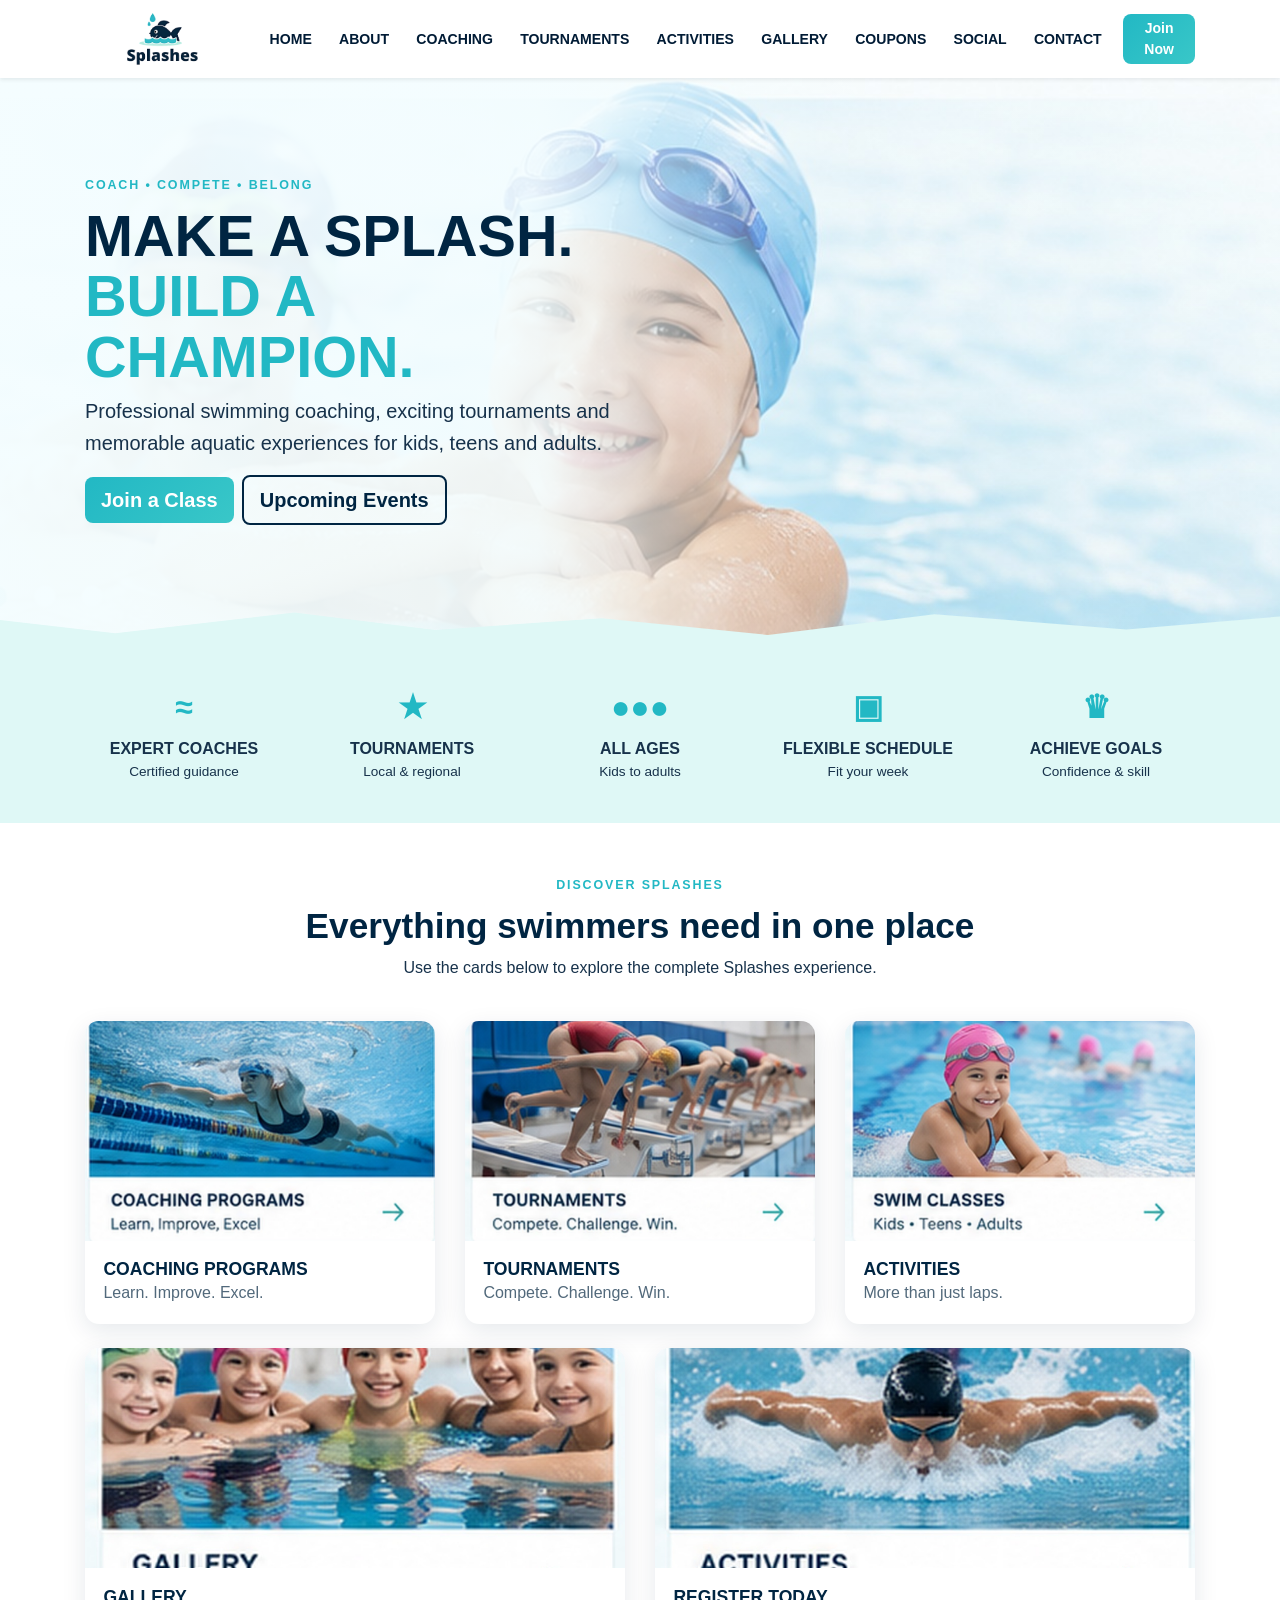
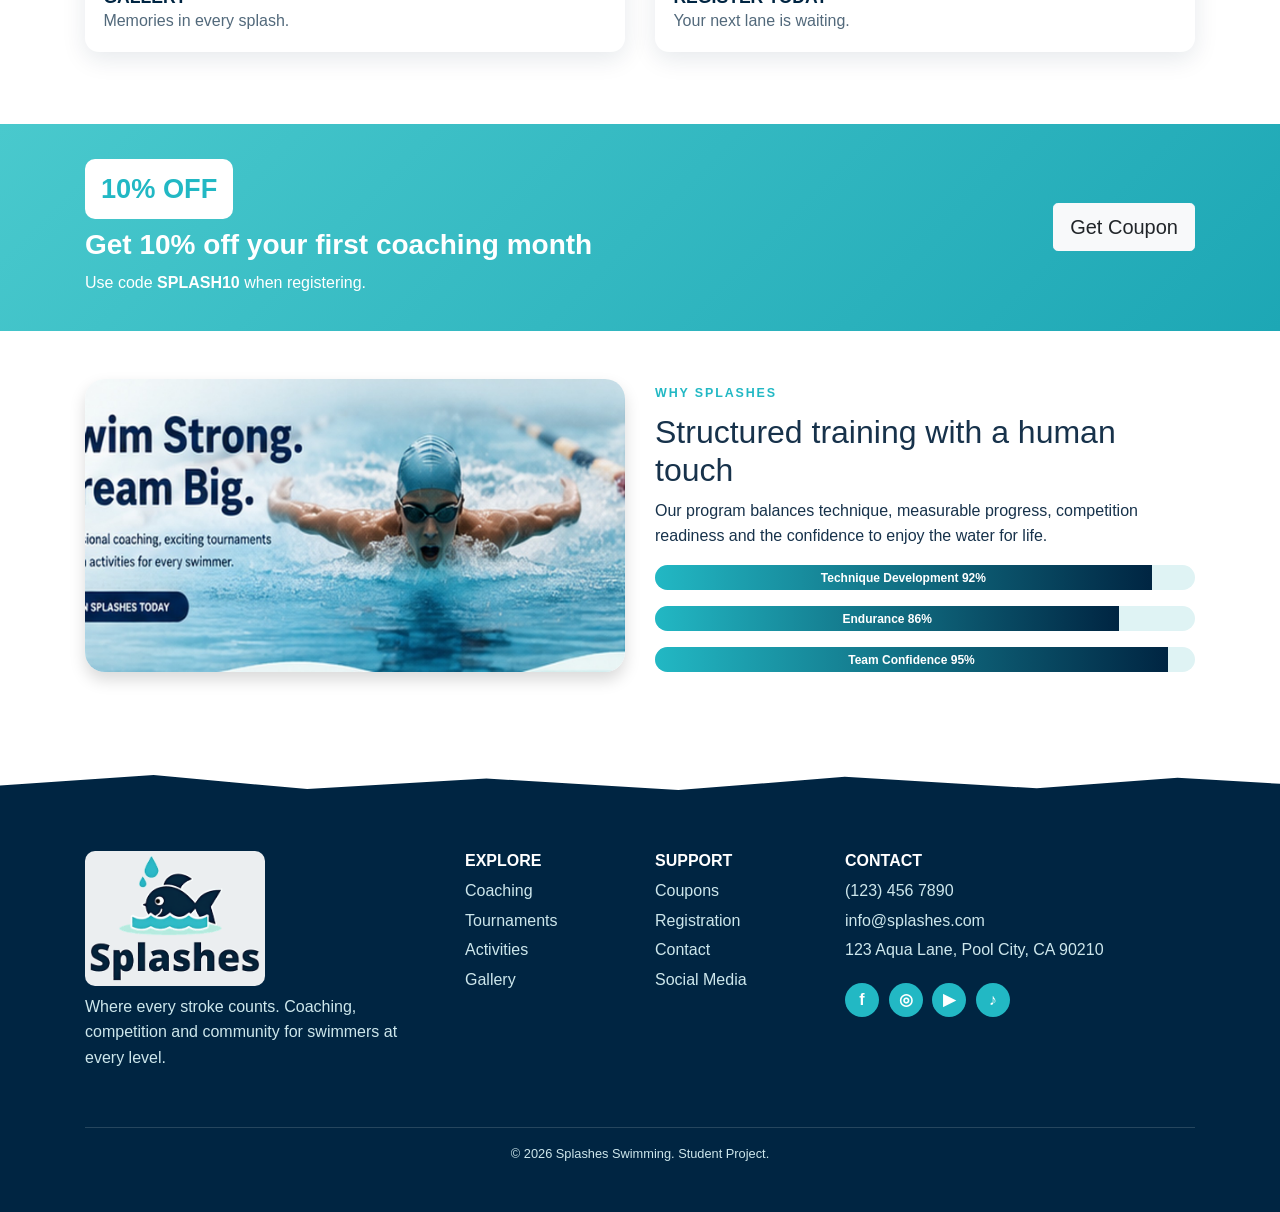
==== index.html @ 60a883b9 "finished the splashes basic structure" ====
<!DOCTYPE html><html lang="en"><head><meta charset="UTF-8"><meta name="viewport" content="width=device-width, initial-scale=1.0"><meta name="description" content="Splashes swimming coaching and tournament website"><link rel="icon" href="images/favicon.png"><link rel="stylesheet" href="https://maxcdn.bootstrapcdn.com/bootstrap/4.5.2/css/bootstrap.min.css"><link rel="stylesheet" href="css/styles.css"><title>Splashes | Home</title></head><body>
<nav class="navbar navbar-expand-lg navbar-light bg-white sticky-top shadow-sm">
  <div class="container">
    <a class="navbar-brand" href="index.html"><img src="images/splashes-logo.png" alt="Splashes Swimming logo"></a>
    <button class="navbar-toggler" type="button" data-toggle="collapse" data-target="#mainNav" aria-controls="mainNav" aria-expanded="false" aria-label="Toggle navigation"><span class="navbar-toggler-icon"></span></button>
    <div class="collapse navbar-collapse" id="mainNav">
      <ul class="navbar-nav ml-auto align-items-lg-center">
        <li class="nav-item"><a class="nav-link" href="index.html">Home</a></li>
        <li class="nav-item"><a class="nav-link" href="about.html">About</a></li>
        <li class="nav-item"><a class="nav-link" href="coaching.html">Coaching</a></li>
        <li class="nav-item"><a class="nav-link" href="tournaments.html">Tournaments</a></li>
        <li class="nav-item"><a class="nav-link" href="activities.html">Activities</a></li>
        <li class="nav-item"><a class="nav-link" href="gallery.html">Gallery</a></li>
        <li class="nav-item"><a class="nav-link" href="coupons.html">Coupons</a></li>
        <li class="nav-item"><a class="nav-link" href="social.html">Social</a></li>
        <li class="nav-item"><a class="nav-link" href="contact.html">Contact</a></li>
        <li class="nav-item ml-lg-2"><a class="btn btn-aqua btn-sm px-3" href="register.html">Join Now</a></li>
      </ul>
    </div>
  </div>
</nav>
<header class="hero-home">
  <div class="container hero-inner"><div class="row align-items-center min-vh-70"><div class="col-lg-6 hero-copy"><span class="eyebrow">COACH • COMPETE • BELONG</span><h1>Make a Splash.<br><span>Build a Champion.</span></h1><p class="lead">Professional swimming coaching, exciting tournaments and memorable aquatic experiences for kids, teens and adults.</p><a href="register.html" class="btn btn-aqua btn-lg mr-2">Join a Class</a><a href="tournaments.html" class="btn btn-outline-navy btn-lg">Upcoming Events</a></div></div></div>
</header>
<section class="feature-strip"><div class="container"><div class="row text-center">
<div class="col-6 col-md"><div class="feature-icon">≈</div><h6>Expert Coaches</h6><p>Certified guidance</p></div><div class="col-6 col-md"><div class="feature-icon">★</div><h6>Tournaments</h6><p>Local & regional</p></div><div class="col-6 col-md"><div class="feature-icon">●●●</div><h6>All Ages</h6><p>Kids to adults</p></div><div class="col-6 col-md"><div class="feature-icon">▣</div><h6>Flexible Schedule</h6><p>Fit your week</p></div><div class="col-12 col-md"><div class="feature-icon">♛</div><h6>Achieve Goals</h6><p>Confidence & skill</p></div>
</div></div></section>
<section class="container py-5"><div class="section-heading text-center"><span class="eyebrow">DISCOVER SPLASHES</span><h2>Everything swimmers need in one place</h2><p>Use the cards below to explore the complete Splashes experience.</p></div><div class="row card-deck-grid">
<div class="col-md-4 mb-4"><a class="image-card" href="coaching.html"><img src="images/underwater-swimmer.jpg" alt="Swimmer training underwater"><div><h4>Coaching Programs</h4><p>Learn. Improve. Excel.</p></div></a></div>
<div class="col-md-4 mb-4"><a class="image-card" href="tournaments.html"><img src="images/starting-blocks.jpg" alt="Swimmers preparing for a race"><div><h4>Tournaments</h4><p>Compete. Challenge. Win.</p></div></a></div>
<div class="col-md-4 mb-4"><a class="image-card" href="activities.html"><img src="images/swim-class.jpg" alt="Swim lesson"><div><h4>Activities</h4><p>More than just laps.</p></div></a></div>
<div class="col-md-6 mb-4"><a class="image-card horizontal" href="gallery.html"><img src="images/team-smiles.jpg" alt="Swim team smiling"><div><h4>Gallery</h4><p>Memories in every splash.</p></div></a></div>
<div class="col-md-6 mb-4"><a class="image-card horizontal" href="register.html"><img src="images/butterfly-swimmer.jpg" alt="Competitive swimmer"><div><h4>Register Today</h4><p>Your next lane is waiting.</p></div></a></div>
</div></section>
<section class="coupon-banner"><div class="container"><div class="row align-items-center"><div class="col-md-8"><span class="coupon-badge">10% OFF</span><h3>Get 10% off your first coaching month</h3><p class="mb-md-0">Use code <strong>SPLASH10</strong> when registering.</p></div><div class="col-md-4 text-md-right"><a class="btn btn-light btn-lg" href="coupons.html">Get Coupon</a></div></div></div></section>
<section class="container py-5"><div class="row align-items-center"><div class="col-lg-6"><img class="img-fluid rounded-xl shadow" src="images/champion-swimmer.jpg" alt="Competitive swimmer"></div><div class="col-lg-6 mt-4 mt-lg-0"><span class="eyebrow">WHY SPLASHES</span><h2>Structured training with a human touch</h2><p>Our program balances technique, measurable progress, competition readiness and the confidence to enjoy the water for life.</p><div class="progress mb-3"><div class="progress-bar" style="width:92%">Technique Development 92%</div></div><div class="progress mb-3"><div class="progress-bar" style="width:86%">Endurance 86%</div></div><div class="progress"><div class="progress-bar" style="width:95%">Team Confidence 95%</div></div></div></div></section>
<footer class="site-footer mt-5">
  <div class="wave-top"></div>
  <div class="container py-5">
    <div class="row">
      <div class="col-md-4 mb-4"><img class="footer-logo" src="images/splashes-logo.png" alt="Splashes"><p class="mt-2">Where every stroke counts. Coaching, competition and community for swimmers at every level.</p></div>
      <div class="col-6 col-md-2"><h6>Explore</h6><a href="coaching.html">Coaching</a><a href="tournaments.html">Tournaments</a><a href="activities.html">Activities</a><a href="gallery.html">Gallery</a></div>
      <div class="col-6 col-md-2"><h6>Support</h6><a href="coupons.html">Coupons</a><a href="register.html">Registration</a><a href="contact.html">Contact</a><a href="social.html">Social Media</a></div>
      <div class="col-md-4 mt-4 mt-md-0"><h6>Contact</h6><p class="mb-1">(123) 456 7890</p><p class="mb-1">info@splashes.com</p><p>123 Aqua Lane, Pool City, CA 90210</p><div class="social-dots"><a href="#" aria-label="Facebook">f</a><a href="#" aria-label="Instagram">◎</a><a href="#" aria-label="YouTube">▶</a><a href="#" aria-label="TikTok">♪</a></div></div>
    </div>
    <hr><p class="small mb-0 text-center">© 2026 Splashes Swimming. Student Project.</p>
  </div>
</footer><script src="https://ajax.googleapis.com/ajax/libs/jquery/3.5.1/jquery.min.js"></script><script src="https://cdnjs.cloudflare.com/ajax/libs/popper.js/1.16.0/umd/popper.min.js"></script><script src="https://maxcdn.bootstrapcdn.com/bootstrap/4.5.2/js/bootstrap.min.js"></script><script src="js/script.js"></script></body></html>
---- css/styles.css ----
:root{--navy:#002542;--deep:#001b35;--aqua:#22b8c4;--teal:#39c7c8;--mint:#dff8f6;--ice:#f4fdff;--line:#b9e7e8;--white:#fff;--text:#17324b}
*{box-sizing:border-box}html{scroll-behavior:smooth}body{font-family:Arial,"Helvetica Neue",sans-serif;color:var(--text);background:#fff;line-height:1.6}a{color:var(--navy)}.navbar-brand img{width:155px;height:52px;object-fit:contain}.navbar{min-height:76px}.navbar .nav-link{font-weight:700;font-size:.88rem;text-transform:uppercase;color:var(--deep)!important;margin:.2rem .35rem}.navbar .nav-link:hover{color:var(--aqua)!important}.btn-aqua{background:linear-gradient(135deg,var(--aqua),var(--teal));border:0;color:#fff;font-weight:700;border-radius:8px}.btn-aqua:hover{color:#fff;transform:translateY(-1px);box-shadow:0 6px 16px rgba(34,184,196,.25)}.btn-outline-navy{border:2px solid var(--navy);color:var(--navy);font-weight:700;border-radius:8px}.btn-outline-navy:hover{background:var(--navy);color:#fff}.hero-home{min-height:570px;background:linear-gradient(90deg,rgba(244,253,255,.98) 0%,rgba(244,253,255,.93) 42%,rgba(244,253,255,.12) 68%),url('../images/hero-swimmers.jpg') center right/cover no-repeat;position:relative}.hero-home:after{content:"";position:absolute;left:0;right:0;bottom:-1px;height:56px;background:var(--mint);clip-path:polygon(0 48%,9% 72%,23% 35%,34% 66%,47% 45%,60% 75%,73% 38%,88% 65%,100% 42%,100% 100%,0 100%)}.min-vh-70{min-height:540px}.hero-copy{z-index:2}.eyebrow{font-size:.78rem;letter-spacing:.15em;font-weight:800;color:var(--aqua);display:inline-block;margin-bottom:.6rem}.hero-copy h1,.page-hero h1{font-size:3.6rem;font-weight:900;line-height:1.05;color:var(--navy);text-transform:uppercase}.hero-copy h1 span{color:var(--aqua)}.hero-copy .lead{max-width:560px}.feature-strip{background:var(--mint);padding:2.1rem 0 1.5rem}.feature-icon{font-size:2rem;color:var(--aqua);font-weight:900}.feature-strip h6{font-weight:800;text-transform:uppercase;margin:.4rem 0 .15rem}.feature-strip p{font-size:.85rem}.section-heading{max-width:760px;margin:0 auto 2.5rem}.section-heading h2{font-weight:900;color:var(--navy);font-size:2.2rem}.image-card,.program-card,.event-card,.activity-card,.post-card{display:block;background:#fff;border-radius:14px;overflow:hidden;box-shadow:0 7px 25px rgba(0,37,66,.1);height:100%;text-decoration:none!important;transition:.25s}.image-card:hover,.program-card:hover,.event-card:hover,.activity-card:hover,.post-card:hover{transform:translateY(-5px);box-shadow:0 14px 30px rgba(0,37,66,.16)}.image-card img,.program-card img,.event-card img,.activity-card img,.post-card img{width:100%;height:220px;object-fit:cover}.image-card>div{padding:1.15rem}.image-card h4{font-size:1.1rem;font-weight:800;text-transform:uppercase;margin:0;color:var(--navy)}.image-card p{margin:0;color:#52697b}.coupon-banner{background:linear-gradient(135deg,#49c9cd,#1da7b5);color:#fff;padding:2.2rem 0}.coupon-badge{display:inline-block;background:#fff;color:var(--aqua);font-size:1.7rem;font-weight:900;padding:.5rem 1rem;border-radius:10px;margin-bottom:.6rem}.coupon-banner h3{font-weight:900}.rounded-xl{border-radius:20px}.progress{height:25px;border-radius:20px;background:#dff3f4}.progress-bar{background:linear-gradient(90deg,var(--aqua),var(--navy));font-weight:700}.page-hero{background:linear-gradient(135deg,var(--ice),var(--mint));padding:5rem 0 4.4rem;text-align:center;position:relative;overflow:hidden}.page-hero:after{content:"";position:absolute;width:280px;height:280px;border:38px solid rgba(34,184,196,.08);border-radius:50%;right:-80px;top:-100px}.page-hero h1{font-size:3rem}.page-hero p{font-size:1.15rem}.pill{display:inline-block;background:var(--mint);color:var(--navy);padding:.3rem .65rem;border-radius:30px;font-weight:800;font-size:.75rem}.program-card h3,.event-card h3{font-weight:850;color:var(--navy);margin-top:.65rem}.program-card ul{padding-left:1.1rem}.navy-band{background:linear-gradient(135deg,var(--deep),var(--navy))}.big-icon{font-size:2.4rem;color:var(--aqua)}.schedule-box,.form-card,.contact-panel{background:#fff;border:1px solid #d8eff0;border-radius:18px;padding:2rem;box-shadow:0 8px 28px rgba(0,37,66,.08)}.table thead th{background:var(--navy);color:#fff;border:0}.gallery-grid{display:grid;grid-template-columns:repeat(4,1fr);gap:15px}.gallery-item{border:0;padding:0;background:transparent;border-radius:12px;overflow:hidden;cursor:pointer}.gallery-item:nth-child(1),.gallery-item:nth-child(7){grid-column:span 2;grid-row:span 2}.gallery-item img{width:100%;height:220px;object-fit:cover;transition:.3s}.gallery-item:nth-child(1) img,.gallery-item:nth-child(7) img{height:455px}.gallery-item:hover img{transform:scale(1.05);filter:brightness(.9)}.social-card{background:var(--ice);border:1px solid var(--line);padding:2rem 1rem;border-radius:16px;height:100%}.social-circle{width:74px;height:74px;border-radius:50%;background:var(--navy);color:#fff;display:flex;align-items:center;justify-content:center;margin:0 auto 1rem;font-size:2rem;font-weight:900}.coupon-card{border:2px dashed var(--aqua);background:linear-gradient(135deg,#f9ffff,#ddf8f6);padding:2rem;border-radius:16px;display:flex;align-items:center;justify-content:space-between;gap:1rem;height:100%}.coupon-value{font-size:2rem;color:var(--navy);font-weight:900}.coupon-card code{background:#fff;padding:.35rem .6rem;border-radius:6px;color:var(--navy);font-size:1rem}.fake-map{height:170px;margin-top:1rem;border-radius:14px;background:repeating-linear-gradient(35deg,#e7f5f5,#e7f5f5 18px,#d7eeee 18px,#d7eeee 36px);display:flex;align-items:center;justify-content:center;flex-direction:column;font-weight:900;color:#6b8c95;position:relative}.fake-map span{background:var(--navy);color:#fff;padding:.4rem .8rem;border-radius:20px;margin-top:.5rem}.form-control{border-radius:9px;border:1px solid #b9dfe3;min-height:46px}.form-control:focus{border-color:var(--aqua);box-shadow:0 0 0 .2rem rgba(34,184,196,.15)}.site-footer{background:var(--navy);color:#cde7ec;position:relative}.wave-top{height:35px;background:#fff;clip-path:polygon(0 50%,12% 20%,24% 60%,38% 30%,53% 63%,66% 25%,81% 58%,92% 28%,100% 45%,100% 0,0 0)}.footer-logo{width:180px;background:rgba(255,255,255,.92);border-radius:10px;padding:5px}.site-footer h6{color:#fff;text-transform:uppercase;font-weight:800}.site-footer a{display:block;color:#cde7ec;margin:.25rem 0}.site-footer a:hover{color:#fff}.social-dots{display:flex;gap:.6rem}.social-dots a{width:34px;height:34px;background:var(--aqua);color:#fff!important;border-radius:50%;display:flex;align-items:center;justify-content:center;font-weight:900}.site-footer hr{border-color:rgba(255,255,255,.15)}
@media (max-width:991.98px){.navbar .nav-link{margin:.25rem 0}.hero-home{background:linear-gradient(rgba(244,253,255,.92),rgba(244,253,255,.9)),url('../images/hero-swimmers.jpg') center/cover}.hero-copy h1{font-size:3rem}.gallery-grid{grid-template-columns:repeat(2,1fr)}}
@media (max-width:575.98px){.hero-copy h1,.page-hero h1{font-size:2.25rem}.hero-home,.min-vh-70{min-height:500px}.hero-copy .btn{display:block;width:100%;margin:.5rem 0}.gallery-grid{grid-template-columns:1fr}.gallery-item,.gallery-item:nth-child(1),.gallery-item:nth-child(7){grid-column:auto;grid-row:auto}.gallery-item img,.gallery-item:nth-child(1) img,.gallery-item:nth-child(7) img{height:260px}.coupon-card{flex-direction:column;align-items:flex-start}.feature-strip .col-6{margin-bottom:1rem}.page-hero{padding:3.5rem 0}.section-heading h2{font-size:1.8rem}}
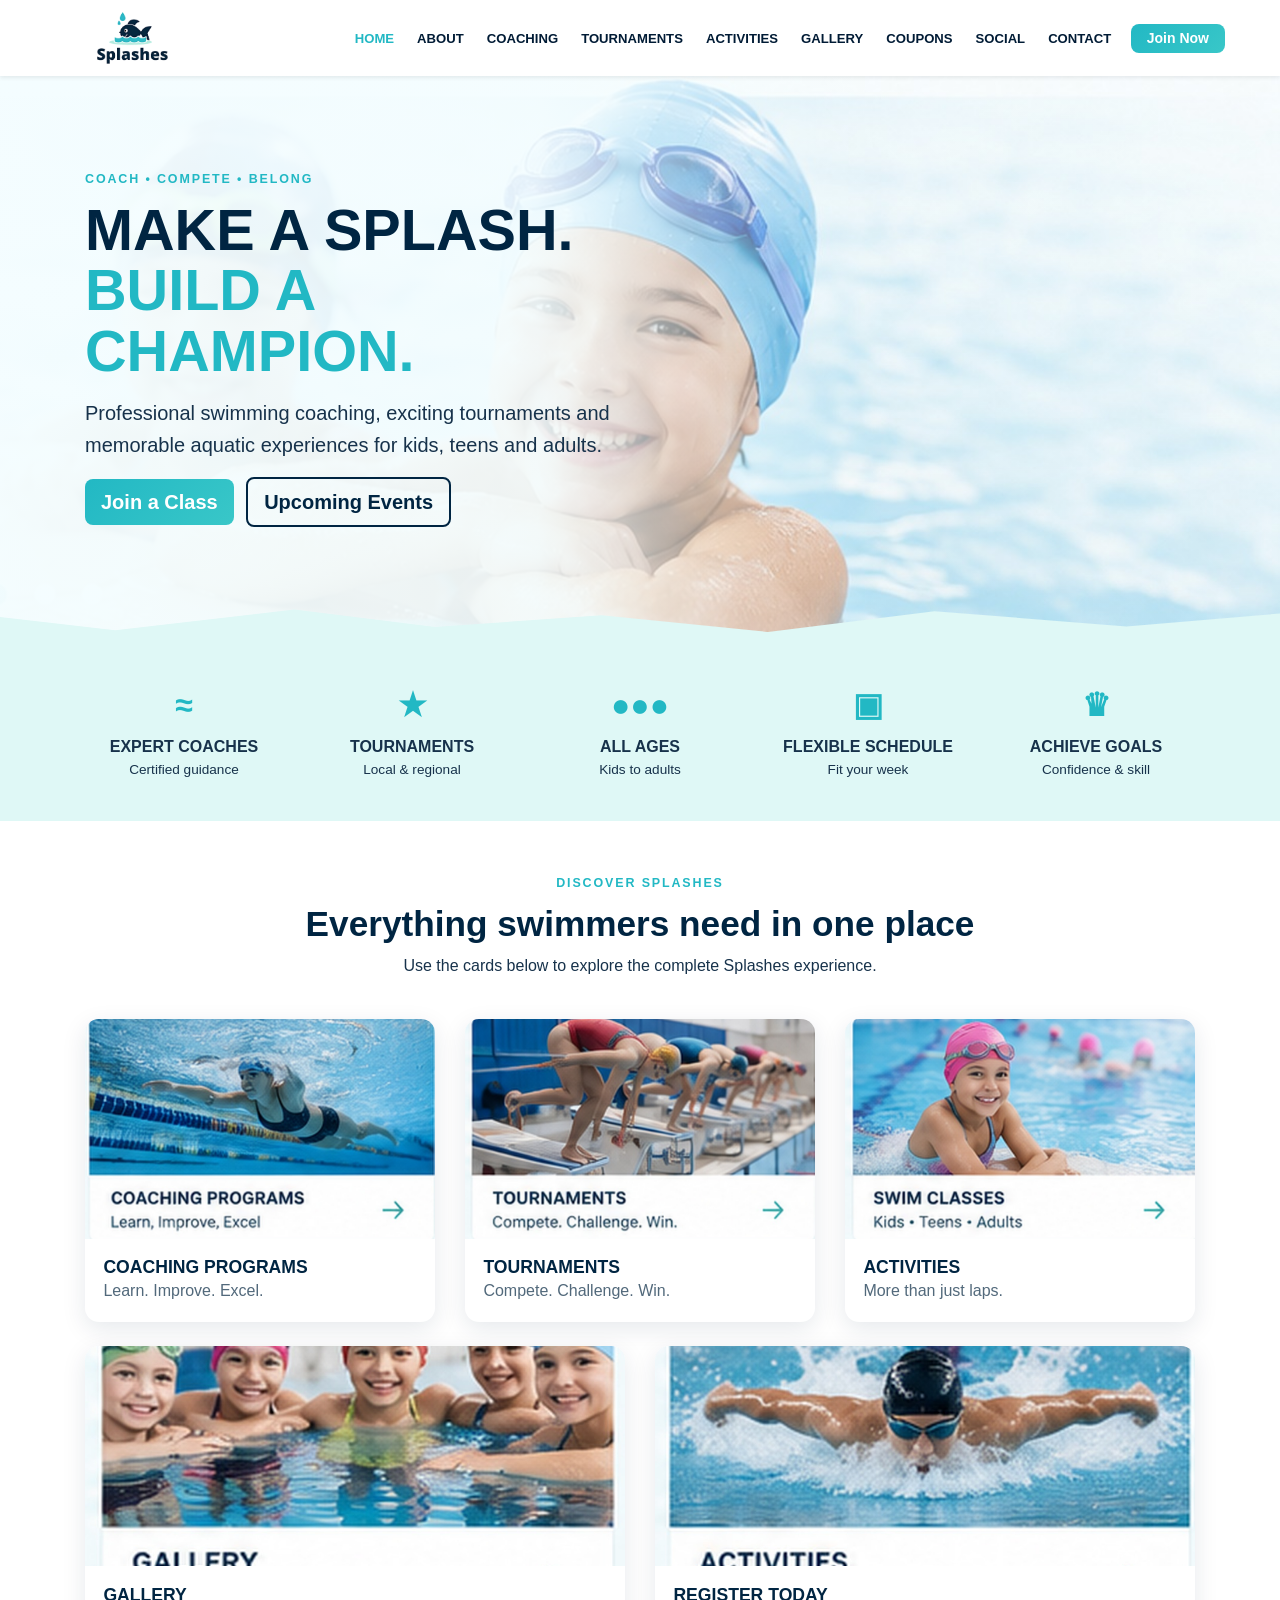
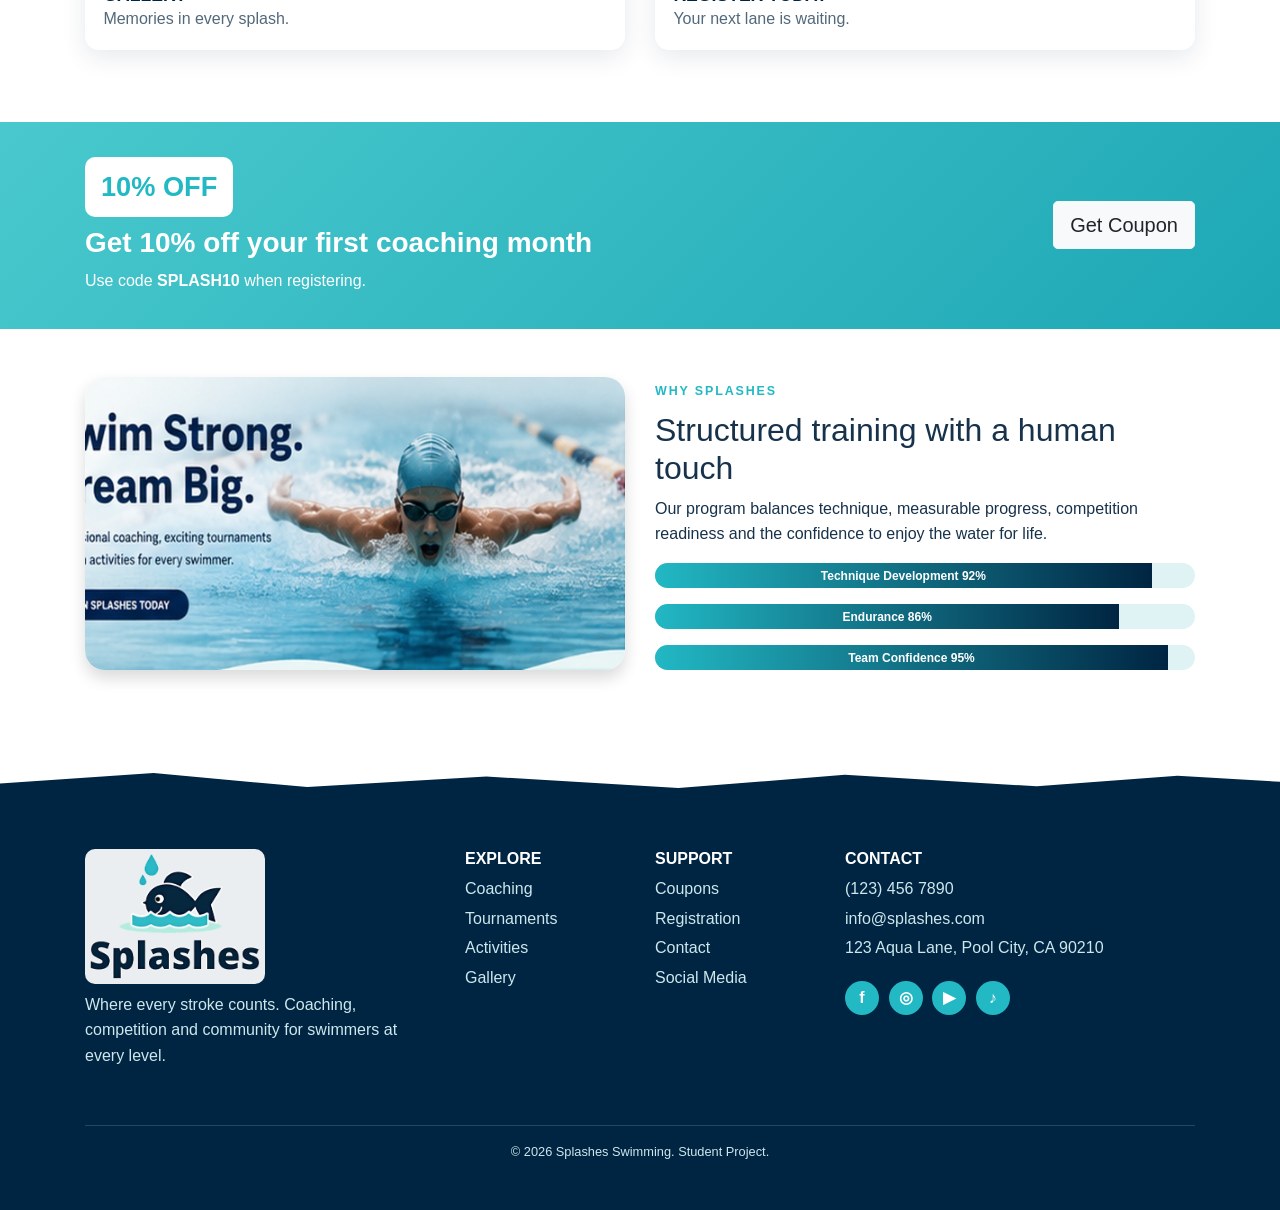
==== commit 86035b43: "finished project 1" ====
--- a/index.html
+++ b/index.html
@@ -1,48 +1,807 @@
-<!DOCTYPE html><html lang="en"><head><meta charset="UTF-8"><meta name="viewport" content="width=device-width, initial-scale=1.0"><meta name="description" content="Splashes swimming coaching and tournament website"><link rel="icon" href="images/favicon.png"><link rel="stylesheet" href="https://maxcdn.bootstrapcdn.com/bootstrap/4.5.2/css/bootstrap.min.css"><link rel="stylesheet" href="css/styles.css"><title>Splashes | Home</title></head><body>
-<nav class="navbar navbar-expand-lg navbar-light bg-white sticky-top shadow-sm">
-  <div class="container">
-    <a class="navbar-brand" href="index.html"><img src="images/splashes-logo.png" alt="Splashes Swimming logo"></a>
-    <button class="navbar-toggler" type="button" data-toggle="collapse" data-target="#mainNav" aria-controls="mainNav" aria-expanded="false" aria-label="Toggle navigation"><span class="navbar-toggler-icon"></span></button>
-    <div class="collapse navbar-collapse" id="mainNav">
-      <ul class="navbar-nav ml-auto align-items-lg-center">
-        <li class="nav-item"><a class="nav-link" href="index.html">Home</a></li>
-        <li class="nav-item"><a class="nav-link" href="about.html">About</a></li>
-        <li class="nav-item"><a class="nav-link" href="coaching.html">Coaching</a></li>
-        <li class="nav-item"><a class="nav-link" href="tournaments.html">Tournaments</a></li>
-        <li class="nav-item"><a class="nav-link" href="activities.html">Activities</a></li>
-        <li class="nav-item"><a class="nav-link" href="gallery.html">Gallery</a></li>
-        <li class="nav-item"><a class="nav-link" href="coupons.html">Coupons</a></li>
-        <li class="nav-item"><a class="nav-link" href="social.html">Social</a></li>
-        <li class="nav-item"><a class="nav-link" href="contact.html">Contact</a></li>
-        <li class="nav-item ml-lg-2"><a class="btn btn-aqua btn-sm px-3" href="register.html">Join Now</a></li>
-      </ul>
-    </div>
-  </div>
-</nav>
-<header class="hero-home">
-  <div class="container hero-inner"><div class="row align-items-center min-vh-70"><div class="col-lg-6 hero-copy"><span class="eyebrow">COACH • COMPETE • BELONG</span><h1>Make a Splash.<br><span>Build a Champion.</span></h1><p class="lead">Professional swimming coaching, exciting tournaments and memorable aquatic experiences for kids, teens and adults.</p><a href="register.html" class="btn btn-aqua btn-lg mr-2">Join a Class</a><a href="tournaments.html" class="btn btn-outline-navy btn-lg">Upcoming Events</a></div></div></div>
-</header>
-<section class="feature-strip"><div class="container"><div class="row text-center">
-<div class="col-6 col-md"><div class="feature-icon">≈</div><h6>Expert Coaches</h6><p>Certified guidance</p></div><div class="col-6 col-md"><div class="feature-icon">★</div><h6>Tournaments</h6><p>Local & regional</p></div><div class="col-6 col-md"><div class="feature-icon">●●●</div><h6>All Ages</h6><p>Kids to adults</p></div><div class="col-6 col-md"><div class="feature-icon">▣</div><h6>Flexible Schedule</h6><p>Fit your week</p></div><div class="col-12 col-md"><div class="feature-icon">♛</div><h6>Achieve Goals</h6><p>Confidence & skill</p></div>
-</div></div></section>
-<section class="container py-5"><div class="section-heading text-center"><span class="eyebrow">DISCOVER SPLASHES</span><h2>Everything swimmers need in one place</h2><p>Use the cards below to explore the complete Splashes experience.</p></div><div class="row card-deck-grid">
-<div class="col-md-4 mb-4"><a class="image-card" href="coaching.html"><img src="images/underwater-swimmer.jpg" alt="Swimmer training underwater"><div><h4>Coaching Programs</h4><p>Learn. Improve. Excel.</p></div></a></div>
-<div class="col-md-4 mb-4"><a class="image-card" href="tournaments.html"><img src="images/starting-blocks.jpg" alt="Swimmers preparing for a race"><div><h4>Tournaments</h4><p>Compete. Challenge. Win.</p></div></a></div>
-<div class="col-md-4 mb-4"><a class="image-card" href="activities.html"><img src="images/swim-class.jpg" alt="Swim lesson"><div><h4>Activities</h4><p>More than just laps.</p></div></a></div>
-<div class="col-md-6 mb-4"><a class="image-card horizontal" href="gallery.html"><img src="images/team-smiles.jpg" alt="Swim team smiling"><div><h4>Gallery</h4><p>Memories in every splash.</p></div></a></div>
-<div class="col-md-6 mb-4"><a class="image-card horizontal" href="register.html"><img src="images/butterfly-swimmer.jpg" alt="Competitive swimmer"><div><h4>Register Today</h4><p>Your next lane is waiting.</p></div></a></div>
-</div></section>
-<section class="coupon-banner"><div class="container"><div class="row align-items-center"><div class="col-md-8"><span class="coupon-badge">10% OFF</span><h3>Get 10% off your first coaching month</h3><p class="mb-md-0">Use code <strong>SPLASH10</strong> when registering.</p></div><div class="col-md-4 text-md-right"><a class="btn btn-light btn-lg" href="coupons.html">Get Coupon</a></div></div></div></section>
-<section class="container py-5"><div class="row align-items-center"><div class="col-lg-6"><img class="img-fluid rounded-xl shadow" src="images/champion-swimmer.jpg" alt="Competitive swimmer"></div><div class="col-lg-6 mt-4 mt-lg-0"><span class="eyebrow">WHY SPLASHES</span><h2>Structured training with a human touch</h2><p>Our program balances technique, measurable progress, competition readiness and the confidence to enjoy the water for life.</p><div class="progress mb-3"><div class="progress-bar" style="width:92%">Technique Development 92%</div></div><div class="progress mb-3"><div class="progress-bar" style="width:86%">Endurance 86%</div></div><div class="progress"><div class="progress-bar" style="width:95%">Team Confidence 95%</div></div></div></div></section>
-<footer class="site-footer mt-5">
-  <div class="wave-top"></div>
-  <div class="container py-5">
-    <div class="row">
-      <div class="col-md-4 mb-4"><img class="footer-logo" src="images/splashes-logo.png" alt="Splashes"><p class="mt-2">Where every stroke counts. Coaching, competition and community for swimmers at every level.</p></div>
-      <div class="col-6 col-md-2"><h6>Explore</h6><a href="coaching.html">Coaching</a><a href="tournaments.html">Tournaments</a><a href="activities.html">Activities</a><a href="gallery.html">Gallery</a></div>
-      <div class="col-6 col-md-2"><h6>Support</h6><a href="coupons.html">Coupons</a><a href="register.html">Registration</a><a href="contact.html">Contact</a><a href="social.html">Social Media</a></div>
-      <div class="col-md-4 mt-4 mt-md-0"><h6>Contact</h6><p class="mb-1">(123) 456 7890</p><p class="mb-1">info@splashes.com</p><p>123 Aqua Lane, Pool City, CA 90210</p><div class="social-dots"><a href="#" aria-label="Facebook">f</a><a href="#" aria-label="Instagram">◎</a><a href="#" aria-label="YouTube">▶</a><a href="#" aria-label="TikTok">♪</a></div></div>
-    </div>
-    <hr><p class="small mb-0 text-center">© 2026 Splashes Swimming. Student Project.</p>
-  </div>
-</footer><script src="https://ajax.googleapis.com/ajax/libs/jquery/3.5.1/jquery.min.js"></script><script src="https://cdnjs.cloudflare.com/ajax/libs/popper.js/1.16.0/umd/popper.min.js"></script><script src="https://maxcdn.bootstrapcdn.com/bootstrap/4.5.2/js/bootstrap.min.js"></script><script src="js/script.js"></script></body></html>+<!DOCTYPE html>
+
+<html lang="en">
+
+<head>
+
+    <meta charset="UTF-8">
+
+    <meta name="viewport"
+          content="width=device-width, initial-scale=1.0">
+
+    <meta name="description"
+          content="Splashes swimming coaching and tournament website">
+
+    <link rel="icon"
+          href="images/favicon.png">
+
+
+    <!-- Bootstrap CSS -->
+
+    <link rel="stylesheet"
+          href="https://maxcdn.bootstrapcdn.com/bootstrap/4.5.2/css/bootstrap.min.css">
+
+
+    <!-- Custom CSS -->
+
+    <link rel="stylesheet"
+          href="css/styles.css">
+
+
+    <title>Splashes | Home</title>
+
+</head>
+
+
+<body>
+
+
+    <!-- Main Responsive Bootstrap Navigation -->
+
+    <nav class="navbar navbar-expand-lg navbar-light bg-white sticky-top shadow-sm">
+
+        <div class="container">
+
+            <a class="navbar-brand"
+               href="index.html">
+
+                <img src="images/splashes-logo.png"
+                     alt="Splashes Swimming logo">
+
+            </a>
+
+
+            <button class="navbar-toggler"
+                    type="button"
+                    data-toggle="collapse"
+                    data-target="#mainNav"
+                    aria-controls="mainNav"
+                    aria-expanded="false"
+                    aria-label="Toggle navigation">
+
+                <span class="navbar-toggler-icon"></span>
+
+            </button>
+
+
+            <div class="collapse navbar-collapse"
+                 id="mainNav">
+
+                <ul class="navbar-nav ml-auto align-items-lg-center">
+
+                    <li class="nav-item">
+                        <a class="nav-link"
+                           href="index.html">
+                            Home
+                        </a>
+                    </li>
+
+                    <li class="nav-item">
+                        <a class="nav-link"
+                           href="about.html">
+                            About
+                        </a>
+                    </li>
+
+                    <li class="nav-item">
+                        <a class="nav-link"
+                           href="coaching.html">
+                            Coaching
+                        </a>
+                    </li>
+
+                    <li class="nav-item">
+                        <a class="nav-link"
+                           href="tournaments.html">
+                            Tournaments
+                        </a>
+                    </li>
+
+                    <li class="nav-item">
+                        <a class="nav-link"
+                           href="activities.html">
+                            Activities
+                        </a>
+                    </li>
+
+                    <li class="nav-item">
+                        <a class="nav-link"
+                           href="gallery.html">
+                            Gallery
+                        </a>
+                    </li>
+
+                    <li class="nav-item">
+                        <a class="nav-link"
+                           href="coupons.html">
+                            Coupons
+                        </a>
+                    </li>
+
+                    <li class="nav-item">
+                        <a class="nav-link"
+                           href="social.html">
+                            Social
+                        </a>
+                    </li>
+
+                    <li class="nav-item">
+                        <a class="nav-link"
+                           href="contact.html">
+                            Contact
+                        </a>
+                    </li>
+
+                    <li class="nav-item ml-lg-2">
+
+                        <a class="btn btn-aqua btn-sm px-3"
+                           href="register.html">
+
+                            Join Now
+
+                        </a>
+
+                    </li>
+
+                </ul>
+
+            </div>
+
+        </div>
+
+    </nav>
+
+
+
+    <!-- Home Hero Section -->
+
+    <header class="hero-home">
+
+        <div class="container hero-inner">
+
+            <div class="row align-items-center min-vh-70">
+
+                <div class="col-lg-6 hero-copy">
+
+                    <span class="eyebrow">
+                        COACH • COMPETE • BELONG
+                    </span>
+
+                    <h1>
+                        Make a Splash.
+                        <br>
+
+                        <span>
+                            Build a Champion.
+                        </span>
+                    </h1>
+
+                    <p class="lead">
+                        Professional swimming coaching,
+                        exciting tournaments and memorable
+                        aquatic experiences for kids,
+                        teens and adults.
+                    </p>
+
+
+                    <a href="register.html"
+                       class="btn btn-aqua btn-lg mr-lg-2 mb-2 mb-lg-0">
+
+                        Join a Class
+
+                    </a>
+
+
+                    <a href="tournaments.html"
+                       class="btn btn-outline-navy btn-lg">
+
+                        Upcoming Events
+
+                    </a>
+
+                </div>
+
+            </div>
+
+        </div>
+
+    </header>
+
+
+
+    <!-- Main Feature Strip -->
+
+    <section class="feature-strip">
+
+        <div class="container">
+
+            <div class="row text-center">
+
+
+                <div class="col-6 col-md mb-4 mb-md-0">
+
+                    <div class="feature-icon">
+                        ≈
+                    </div>
+
+                    <h6>
+                        Expert Coaches
+                    </h6>
+
+                    <p>
+                        Certified guidance
+                    </p>
+
+                </div>
+
+
+
+                <div class="col-6 col-md mb-4 mb-md-0">
+
+                    <div class="feature-icon">
+                        ★
+                    </div>
+
+                    <h6>
+                        Tournaments
+                    </h6>
+
+                    <p>
+                        Local & regional
+                    </p>
+
+                </div>
+
+
+
+                <div class="col-6 col-md mb-4 mb-md-0">
+
+                    <div class="feature-icon">
+                        ●●●
+                    </div>
+
+                    <h6>
+                        All Ages
+                    </h6>
+
+                    <p>
+                        Kids to adults
+                    </p>
+
+                </div>
+
+
+
+                <div class="col-6 col-md mb-4 mb-md-0">
+
+                    <div class="feature-icon">
+                        ▣
+                    </div>
+
+                    <h6>
+                        Flexible Schedule
+                    </h6>
+
+                    <p>
+                        Fit your week
+                    </p>
+
+                </div>
+
+
+
+                <div class="col-12 col-md">
+
+                    <div class="feature-icon">
+                        ♛
+                    </div>
+
+                    <h6>
+                        Achieve Goals
+                    </h6>
+
+                    <p>
+                        Confidence & skill
+                    </p>
+
+                </div>
+
+
+            </div>
+
+        </div>
+
+    </section>
+
+
+
+    <!-- Explore Splashes Cards -->
+
+    <section class="container py-5">
+
+        <div class="section-heading text-center">
+
+            <span class="eyebrow">
+                DISCOVER SPLASHES
+            </span>
+
+            <h2>
+                Everything swimmers need in one place
+            </h2>
+
+            <p>
+                Use the cards below to explore
+                the complete Splashes experience.
+            </p>
+
+        </div>
+
+
+        <div class="row card-deck-grid">
+
+
+            <!-- Coaching Card -->
+
+            <div class="col-md-4 mb-4">
+
+                <a class="image-card"
+                   href="coaching.html">
+
+                    <img src="images/underwater-swimmer.jpg"
+                         alt="Swimmer training underwater">
+
+                    <div>
+
+                        <h4>
+                            Coaching Programs
+                        </h4>
+
+                        <p>
+                            Learn. Improve. Excel.
+                        </p>
+
+                    </div>
+
+                </a>
+
+            </div>
+
+
+
+            <!-- Tournament Card -->
+
+            <div class="col-md-4 mb-4">
+
+                <a class="image-card"
+                   href="tournaments.html">
+
+                    <img src="images/starting-blocks.jpg"
+                         alt="Swimmers preparing for a race">
+
+                    <div>
+
+                        <h4>
+                            Tournaments
+                        </h4>
+
+                        <p>
+                            Compete. Challenge. Win.
+                        </p>
+
+                    </div>
+
+                </a>
+
+            </div>
+
+
+
+            <!-- Activities Card -->
+
+            <div class="col-md-4 mb-4">
+
+                <a class="image-card"
+                   href="activities.html">
+
+                    <img src="images/swim-class.jpg"
+                         alt="Swim lesson">
+
+                    <div>
+
+                        <h4>
+                            Activities
+                        </h4>
+
+                        <p>
+                            More than just laps.
+                        </p>
+
+                    </div>
+
+                </a>
+
+            </div>
+
+
+
+            <!-- Gallery Card -->
+
+            <div class="col-md-6 mb-4">
+
+                <a class="image-card horizontal"
+                   href="gallery.html">
+
+                    <img src="images/team-smiles.jpg"
+                         alt="Swim team smiling">
+
+                    <div>
+
+                        <h4>
+                            Gallery
+                        </h4>
+
+                        <p>
+                            Memories in every splash.
+                        </p>
+
+                    </div>
+
+                </a>
+
+            </div>
+
+
+
+            <!-- Registration Card -->
+
+            <div class="col-md-6 mb-4">
+
+                <a class="image-card horizontal"
+                   href="register.html">
+
+                    <img src="images/butterfly-swimmer.jpg"
+                         alt="Competitive swimmer">
+
+                    <div>
+
+                        <h4>
+                            Register Today
+                        </h4>
+
+                        <p>
+                            Your next lane is waiting.
+                        </p>
+
+                    </div>
+
+                </a>
+
+            </div>
+
+
+        </div>
+
+    </section>
+
+
+
+    <!-- Promotional Coupon Banner -->
+
+    <section class="coupon-banner">
+
+        <div class="container">
+
+            <div class="row align-items-center">
+
+
+                <div class="col-md-8">
+
+                    <span class="coupon-badge">
+                        10% OFF
+                    </span>
+
+                    <h3>
+                        Get 10% off your first coaching month
+                    </h3>
+
+                    <p class="mb-md-0">
+                        Use code
+                        <strong>
+                            SPLASH10
+                        </strong>
+                        when registering.
+                    </p>
+
+                </div>
+
+
+
+                <div class="col-md-4 text-md-right mt-3 mt-md-0">
+
+                    <a class="btn btn-light btn-lg"
+                       href="coupons.html">
+
+                        Get Coupon
+
+                    </a>
+
+                </div>
+
+
+            </div>
+
+        </div>
+
+    </section>
+
+
+
+    <!-- Why Splashes Section -->
+
+    <section class="container py-5">
+
+        <div class="row align-items-center">
+
+
+            <div class="col-lg-6">
+
+                <img class="img-fluid rounded-xl shadow"
+                     src="images/champion-swimmer.jpg"
+                     alt="Competitive swimmer">
+
+            </div>
+
+
+
+            <div class="col-lg-6 mt-4 mt-lg-0">
+
+                <span class="eyebrow">
+                    WHY SPLASHES
+                </span>
+
+                <h2>
+                    Structured training with a human touch
+                </h2>
+
+                <p>
+                    Our program balances technique,
+                    measurable progress,
+                    competition readiness and the confidence
+                    to enjoy the water for life.
+                </p>
+
+
+
+                <!-- Bootstrap Progress Component -->
+
+                <div class="progress mb-3">
+
+                    <div class="progress-bar"
+                         role="progressbar"
+                         style="width:92%"
+                         aria-valuenow="92"
+                         aria-valuemin="0"
+                         aria-valuemax="100">
+
+                        Technique Development 92%
+
+                    </div>
+
+                </div>
+
+
+
+                <div class="progress mb-3">
+
+                    <div class="progress-bar"
+                         role="progressbar"
+                         style="width:86%"
+                         aria-valuenow="86"
+                         aria-valuemin="0"
+                         aria-valuemax="100">
+
+                        Endurance 86%
+
+                    </div>
+
+                </div>
+
+
+
+                <div class="progress">
+
+                    <div class="progress-bar"
+                         role="progressbar"
+                         style="width:95%"
+                         aria-valuenow="95"
+                         aria-valuemin="0"
+                         aria-valuemax="100">
+
+                        Team Confidence 95%
+
+                    </div>
+
+                </div>
+
+
+            </div>
+
+        </div>
+
+    </section>
+
+
+
+    <!-- Site Footer -->
+
+    <footer class="site-footer mt-5">
+
+        <div class="wave-top"></div>
+
+
+        <div class="container py-5">
+
+            <div class="row">
+
+
+                <div class="col-md-4 mb-4">
+
+                    <img class="footer-logo"
+                         src="images/splashes-logo.png"
+                         alt="Splashes">
+
+
+                    <p class="mt-2">
+                        Where every stroke counts.
+                        Coaching, competition and community
+                        for swimmers at every level.
+                    </p>
+
+                </div>
+
+
+
+                <div class="col-6 col-md-2">
+
+                    <h6>
+                        Explore
+                    </h6>
+
+                    <a href="coaching.html">
+                        Coaching
+                    </a>
+
+                    <a href="tournaments.html">
+                        Tournaments
+                    </a>
+
+                    <a href="activities.html">
+                        Activities
+                    </a>
+
+                    <a href="gallery.html">
+                        Gallery
+                    </a>
+
+                </div>
+
+
+
+                <div class="col-6 col-md-2">
+
+                    <h6>
+                        Support
+                    </h6>
+
+                    <a href="coupons.html">
+                        Coupons
+                    </a>
+
+                    <a href="register.html">
+                        Registration
+                    </a>
+
+                    <a href="contact.html">
+                        Contact
+                    </a>
+
+                    <a href="social.html">
+                        Social Media
+                    </a>
+
+                </div>
+
+
+
+                <div class="col-md-4 mt-4 mt-md-0">
+
+                    <h6>
+                        Contact
+                    </h6>
+
+                    <p class="mb-1">
+                        (123) 456 7890
+                    </p>
+
+                    <p class="mb-1">
+                        info@splashes.com
+                    </p>
+
+                    <p>
+                        123 Aqua Lane, Pool City, CA 90210
+                    </p>
+
+
+                    <div class="social-dots">
+
+                        <a href="#"
+                           aria-label="Facebook">
+                            f
+                        </a>
+
+                        <a href="#"
+                           aria-label="Instagram">
+                            ◎
+                        </a>
+
+                        <a href="#"
+                           aria-label="YouTube">
+                            ▶
+                        </a>
+
+                        <a href="#"
+                           aria-label="TikTok">
+                            ♪
+                        </a>
+
+                    </div>
+
+                </div>
+
+
+            </div>
+
+
+            <hr>
+
+
+            <p class="small mb-0 text-center">
+                © 2026 Splashes Swimming. Student Project.
+            </p>
+
+        </div>
+
+    </footer>
+
+
+
+    <!-- JavaScript Libraries and Custom Script -->
+
+
+    <!-- jQuery -->
+
+    <script src="https://ajax.googleapis.com/ajax/libs/jquery/3.5.1/jquery.min.js">
+    </script>
+
+
+    <!-- Popper -->
+
+    <script src="https://cdnjs.cloudflare.com/ajax/libs/popper.js/1.16.0/umd/popper.min.js">
+    </script>
+
+
+    <!-- Bootstrap JavaScript -->
+
+    <script src="https://maxcdn.bootstrapcdn.com/bootstrap/4.5.2/js/bootstrap.min.js">
+    </script>
+
+
+    <!-- Custom JavaScript -->
+
+    <script src="js/script.js">
+    </script>
+
+
+</body>
+
+</html>
--- a/css/styles.css
+++ b/css/styles.css
@@ -1,5 +1,1154 @@
-
-:root{--navy:#002542;--deep:#001b35;--aqua:#22b8c4;--teal:#39c7c8;--mint:#dff8f6;--ice:#f4fdff;--line:#b9e7e8;--white:#fff;--text:#17324b}
-*{box-sizing:border-box}html{scroll-behavior:smooth}body{font-family:Arial,"Helvetica Neue",sans-serif;color:var(--text);background:#fff;line-height:1.6}a{color:var(--navy)}.navbar-brand img{width:155px;height:52px;object-fit:contain}.navbar{min-height:76px}.navbar .nav-link{font-weight:700;font-size:.88rem;text-transform:uppercase;color:var(--deep)!important;margin:.2rem .35rem}.navbar .nav-link:hover{color:var(--aqua)!important}.btn-aqua{background:linear-gradient(135deg,var(--aqua),var(--teal));border:0;color:#fff;font-weight:700;border-radius:8px}.btn-aqua:hover{color:#fff;transform:translateY(-1px);box-shadow:0 6px 16px rgba(34,184,196,.25)}.btn-outline-navy{border:2px solid var(--navy);color:var(--navy);font-weight:700;border-radius:8px}.btn-outline-navy:hover{background:var(--navy);color:#fff}.hero-home{min-height:570px;background:linear-gradient(90deg,rgba(244,253,255,.98) 0%,rgba(244,253,255,.93) 42%,rgba(244,253,255,.12) 68%),url('../images/hero-swimmers.jpg') center right/cover no-repeat;position:relative}.hero-home:after{content:"";position:absolute;left:0;right:0;bottom:-1px;height:56px;background:var(--mint);clip-path:polygon(0 48%,9% 72%,23% 35%,34% 66%,47% 45%,60% 75%,73% 38%,88% 65%,100% 42%,100% 100%,0 100%)}.min-vh-70{min-height:540px}.hero-copy{z-index:2}.eyebrow{font-size:.78rem;letter-spacing:.15em;font-weight:800;color:var(--aqua);display:inline-block;margin-bottom:.6rem}.hero-copy h1,.page-hero h1{font-size:3.6rem;font-weight:900;line-height:1.05;color:var(--navy);text-transform:uppercase}.hero-copy h1 span{color:var(--aqua)}.hero-copy .lead{max-width:560px}.feature-strip{background:var(--mint);padding:2.1rem 0 1.5rem}.feature-icon{font-size:2rem;color:var(--aqua);font-weight:900}.feature-strip h6{font-weight:800;text-transform:uppercase;margin:.4rem 0 .15rem}.feature-strip p{font-size:.85rem}.section-heading{max-width:760px;margin:0 auto 2.5rem}.section-heading h2{font-weight:900;color:var(--navy);font-size:2.2rem}.image-card,.program-card,.event-card,.activity-card,.post-card{display:block;background:#fff;border-radius:14px;overflow:hidden;box-shadow:0 7px 25px rgba(0,37,66,.1);height:100%;text-decoration:none!important;transition:.25s}.image-card:hover,.program-card:hover,.event-card:hover,.activity-card:hover,.post-card:hover{transform:translateY(-5px);box-shadow:0 14px 30px rgba(0,37,66,.16)}.image-card img,.program-card img,.event-card img,.activity-card img,.post-card img{width:100%;height:220px;object-fit:cover}.image-card>div{padding:1.15rem}.image-card h4{font-size:1.1rem;font-weight:800;text-transform:uppercase;margin:0;color:var(--navy)}.image-card p{margin:0;color:#52697b}.coupon-banner{background:linear-gradient(135deg,#49c9cd,#1da7b5);color:#fff;padding:2.2rem 0}.coupon-badge{display:inline-block;background:#fff;color:var(--aqua);font-size:1.7rem;font-weight:900;padding:.5rem 1rem;border-radius:10px;margin-bottom:.6rem}.coupon-banner h3{font-weight:900}.rounded-xl{border-radius:20px}.progress{height:25px;border-radius:20px;background:#dff3f4}.progress-bar{background:linear-gradient(90deg,var(--aqua),var(--navy));font-weight:700}.page-hero{background:linear-gradient(135deg,var(--ice),var(--mint));padding:5rem 0 4.4rem;text-align:center;position:relative;overflow:hidden}.page-hero:after{content:"";position:absolute;width:280px;height:280px;border:38px solid rgba(34,184,196,.08);border-radius:50%;right:-80px;top:-100px}.page-hero h1{font-size:3rem}.page-hero p{font-size:1.15rem}.pill{display:inline-block;background:var(--mint);color:var(--navy);padding:.3rem .65rem;border-radius:30px;font-weight:800;font-size:.75rem}.program-card h3,.event-card h3{font-weight:850;color:var(--navy);margin-top:.65rem}.program-card ul{padding-left:1.1rem}.navy-band{background:linear-gradient(135deg,var(--deep),var(--navy))}.big-icon{font-size:2.4rem;color:var(--aqua)}.schedule-box,.form-card,.contact-panel{background:#fff;border:1px solid #d8eff0;border-radius:18px;padding:2rem;box-shadow:0 8px 28px rgba(0,37,66,.08)}.table thead th{background:var(--navy);color:#fff;border:0}.gallery-grid{display:grid;grid-template-columns:repeat(4,1fr);gap:15px}.gallery-item{border:0;padding:0;background:transparent;border-radius:12px;overflow:hidden;cursor:pointer}.gallery-item:nth-child(1),.gallery-item:nth-child(7){grid-column:span 2;grid-row:span 2}.gallery-item img{width:100%;height:220px;object-fit:cover;transition:.3s}.gallery-item:nth-child(1) img,.gallery-item:nth-child(7) img{height:455px}.gallery-item:hover img{transform:scale(1.05);filter:brightness(.9)}.social-card{background:var(--ice);border:1px solid var(--line);padding:2rem 1rem;border-radius:16px;height:100%}.social-circle{width:74px;height:74px;border-radius:50%;background:var(--navy);color:#fff;display:flex;align-items:center;justify-content:center;margin:0 auto 1rem;font-size:2rem;font-weight:900}.coupon-card{border:2px dashed var(--aqua);background:linear-gradient(135deg,#f9ffff,#ddf8f6);padding:2rem;border-radius:16px;display:flex;align-items:center;justify-content:space-between;gap:1rem;height:100%}.coupon-value{font-size:2rem;color:var(--navy);font-weight:900}.coupon-card code{background:#fff;padding:.35rem .6rem;border-radius:6px;color:var(--navy);font-size:1rem}.fake-map{height:170px;margin-top:1rem;border-radius:14px;background:repeating-linear-gradient(35deg,#e7f5f5,#e7f5f5 18px,#d7eeee 18px,#d7eeee 36px);display:flex;align-items:center;justify-content:center;flex-direction:column;font-weight:900;color:#6b8c95;position:relative}.fake-map span{background:var(--navy);color:#fff;padding:.4rem .8rem;border-radius:20px;margin-top:.5rem}.form-control{border-radius:9px;border:1px solid #b9dfe3;min-height:46px}.form-control:focus{border-color:var(--aqua);box-shadow:0 0 0 .2rem rgba(34,184,196,.15)}.site-footer{background:var(--navy);color:#cde7ec;position:relative}.wave-top{height:35px;background:#fff;clip-path:polygon(0 50%,12% 20%,24% 60%,38% 30%,53% 63%,66% 25%,81% 58%,92% 28%,100% 45%,100% 0,0 0)}.footer-logo{width:180px;background:rgba(255,255,255,.92);border-radius:10px;padding:5px}.site-footer h6{color:#fff;text-transform:uppercase;font-weight:800}.site-footer a{display:block;color:#cde7ec;margin:.25rem 0}.site-footer a:hover{color:#fff}.social-dots{display:flex;gap:.6rem}.social-dots a{width:34px;height:34px;background:var(--aqua);color:#fff!important;border-radius:50%;display:flex;align-items:center;justify-content:center;font-weight:900}.site-footer hr{border-color:rgba(255,255,255,.15)}
-@media (max-width:991.98px){.navbar .nav-link{margin:.25rem 0}.hero-home{background:linear-gradient(rgba(244,253,255,.92),rgba(244,253,255,.9)),url('../images/hero-swimmers.jpg') center/cover}.hero-copy h1{font-size:3rem}.gallery-grid{grid-template-columns:repeat(2,1fr)}}
-@media (max-width:575.98px){.hero-copy h1,.page-hero h1{font-size:2.25rem}.hero-home,.min-vh-70{min-height:500px}.hero-copy .btn{display:block;width:100%;margin:.5rem 0}.gallery-grid{grid-template-columns:1fr}.gallery-item,.gallery-item:nth-child(1),.gallery-item:nth-child(7){grid-column:auto;grid-row:auto}.gallery-item img,.gallery-item:nth-child(1) img,.gallery-item:nth-child(7) img{height:260px}.coupon-card{flex-direction:column;align-items:flex-start}.feature-strip .col-6{margin-bottom:1rem}.page-hero{padding:3.5rem 0}.section-heading h2{font-size:1.8rem}}
+:root {
+    --navy: #002542;
+    --deep: #001b35;
+    --aqua: #22b8c4;
+    --teal: #39c7c8;
+    --mint: #dff8f6;
+    --ice: #f4fdff;
+    --line: #b9e7e8;
+    --white: #ffffff;
+    --text: #17324b;
+}
+
+
+/* =========================
+   BASIC PAGE SETTINGS
+   ========================= */
+
+* {
+    box-sizing: border-box;
+}
+
+html {
+    scroll-behavior: smooth;
+}
+
+body {
+    margin: 0;
+    padding: 0;
+    font-family: Arial, "Helvetica Neue", sans-serif;
+    color: var(--text);
+    background: var(--white);
+    line-height: 1.6;
+    overflow-x: hidden;
+}
+
+img {
+    max-width: 100%;
+}
+
+a {
+    color: var(--navy);
+}
+
+
+/* =========================
+   NAVIGATION
+   ========================= */
+
+.navbar {
+    min-height: 76px;
+    padding-top: 8px;
+    padding-bottom: 8px;
+}
+
+.navbar .container {
+    max-width: 1200px;
+}
+
+.navbar-brand {
+    margin-right: 25px;
+    padding: 0;
+}
+
+.navbar-brand img {
+    display: block;
+    width: 155px !important;
+    height: 52px !important;
+    max-width: 155px !important;
+    object-fit: contain;
+}
+
+.navbar .nav-link {
+    font-weight: 700;
+    font-size: 0.82rem;
+    text-transform: uppercase;
+    color: var(--deep) !important;
+    margin: 0.2rem 0.22rem;
+    white-space: nowrap;
+}
+
+.navbar .nav-link:hover,
+.navbar .nav-link.active {
+    color: var(--aqua) !important;
+}
+
+
+/* =========================
+   BUTTONS
+   ========================= */
+
+.btn {
+    transition: 0.2s ease;
+}
+
+.btn-aqua {
+    background: linear-gradient(
+        135deg,
+        var(--aqua),
+        var(--teal)
+    );
+    border: 0;
+    color: var(--white);
+    font-weight: 700;
+    border-radius: 8px;
+}
+
+.btn-aqua:hover {
+    color: var(--white);
+    transform: translateY(-1px);
+    box-shadow: 0 6px 16px rgba(34, 184, 196, 0.25);
+}
+
+.btn-outline-navy {
+    border: 2px solid var(--navy);
+    color: var(--navy);
+    font-weight: 700;
+    border-radius: 8px;
+}
+
+.btn-outline-navy:hover {
+    background: var(--navy);
+    color: var(--white);
+}
+
+
+/* =========================
+   HOME HERO
+   ========================= */
+
+.hero-home {
+    min-height: 570px;
+    background:
+        linear-gradient(
+            90deg,
+            rgba(244, 253, 255, 0.98) 0%,
+            rgba(244, 253, 255, 0.93) 42%,
+            rgba(244, 253, 255, 0.12) 68%
+        ),
+        url("../images/hero-swimmers.jpg")
+        center right / cover no-repeat;
+
+    position: relative;
+}
+
+.hero-home::after {
+    content: "";
+    position: absolute;
+    left: 0;
+    right: 0;
+    bottom: 0;
+    height: 56px;
+    background: var(--mint);
+
+    clip-path: polygon(
+        0 48%,
+        9% 72%,
+        23% 35%,
+        34% 66%,
+        47% 45%,
+        60% 75%,
+        73% 38%,
+        88% 65%,
+        100% 42%,
+        100% 100%,
+        0 100%
+    );
+}
+
+.min-vh-70 {
+    min-height: 540px;
+}
+
+.hero-copy {
+    position: relative;
+    z-index: 2;
+}
+
+.eyebrow {
+    display: inline-block;
+    margin-bottom: 0.6rem;
+    font-size: 0.78rem;
+    letter-spacing: 0.15em;
+    font-weight: 800;
+    color: var(--aqua);
+}
+
+.hero-copy h1,
+.page-hero h1 {
+    margin-bottom: 1rem;
+    font-size: 3.6rem;
+    font-weight: 900;
+    line-height: 1.05;
+    color: var(--navy);
+    text-transform: uppercase;
+}
+
+.hero-copy h1 span {
+    color: var(--aqua);
+}
+
+.hero-copy .lead {
+    max-width: 560px;
+}
+
+
+/* =========================
+   PAGE HERO
+   ========================= */
+
+.page-hero {
+    position: relative;
+    overflow: hidden;
+    padding: 5rem 0 4.4rem;
+    text-align: center;
+
+    background: linear-gradient(
+        135deg,
+        var(--ice),
+        var(--mint)
+    );
+}
+
+.page-hero::after {
+    content: "";
+    position: absolute;
+    width: 280px;
+    height: 280px;
+    right: -80px;
+    top: -100px;
+    border: 38px solid rgba(34, 184, 196, 0.08);
+    border-radius: 50%;
+}
+
+.page-hero h1 {
+    font-size: 3rem;
+}
+
+.page-hero p {
+    margin-bottom: 0;
+    font-size: 1.15rem;
+}
+
+
+/* =========================
+   FEATURE STRIP
+   ========================= */
+
+.feature-strip {
+    background: var(--mint);
+    padding: 2.1rem 0 1.5rem;
+}
+
+.feature-icon {
+    font-size: 2rem;
+    color: var(--aqua);
+    font-weight: 900;
+}
+
+.feature-strip h6 {
+    margin: 0.4rem 0 0.15rem;
+    font-weight: 800;
+    text-transform: uppercase;
+}
+
+.feature-strip p {
+    font-size: 0.85rem;
+}
+
+
+/* =========================
+   SECTION HEADINGS
+   ========================= */
+
+.section-heading {
+    max-width: 760px;
+    margin: 0 auto 2.5rem;
+}
+
+.section-heading h2 {
+    font-size: 2.2rem;
+    font-weight: 900;
+    color: var(--navy);
+}
+
+
+/* =========================
+   CARDS
+   ========================= */
+
+.image-card,
+.program-card,
+.event-card,
+.activity-card,
+.post-card {
+    display: block;
+    height: 100%;
+    overflow: hidden;
+    background: var(--white);
+    border-radius: 14px;
+    text-decoration: none !important;
+    box-shadow: 0 7px 25px rgba(0, 37, 66, 0.1);
+    transition: 0.25s;
+}
+
+.image-card:hover,
+.program-card:hover,
+.event-card:hover,
+.activity-card:hover,
+.post-card:hover {
+    transform: translateY(-5px);
+    box-shadow: 0 14px 30px rgba(0, 37, 66, 0.16);
+}
+
+.image-card img,
+.program-card img,
+.event-card img,
+.activity-card img,
+.post-card img {
+    display: block;
+    width: 100%;
+    height: 220px;
+    object-fit: cover;
+}
+
+.image-card > div {
+    padding: 1.15rem;
+}
+
+.image-card h4 {
+    margin: 0;
+    font-size: 1.1rem;
+    font-weight: 800;
+    text-transform: uppercase;
+    color: var(--navy);
+}
+
+.image-card p {
+    margin: 0;
+    color: #52697b;
+}
+
+
+/* =========================
+   COUPON BANNER
+   ========================= */
+
+.coupon-banner {
+    padding: 2.2rem 0;
+    color: var(--white);
+
+    background: linear-gradient(
+        135deg,
+        #49c9cd,
+        #1da7b5
+    );
+}
+
+.coupon-badge {
+    display: inline-block;
+    margin-bottom: 0.6rem;
+    padding: 0.5rem 1rem;
+    background: var(--white);
+    color: var(--aqua);
+    border-radius: 10px;
+    font-size: 1.7rem;
+    font-weight: 900;
+}
+
+.coupon-banner h3 {
+    font-weight: 900;
+}
+
+
+/* =========================
+   IMAGES AND PROGRESS
+   ========================= */
+
+.rounded-xl {
+    border-radius: 20px;
+}
+
+.progress {
+    height: 25px;
+    background: #dff3f4;
+    border-radius: 20px;
+    overflow: hidden;
+}
+
+.progress-bar {
+    background: linear-gradient(
+        90deg,
+        var(--aqua),
+        var(--navy)
+    );
+    font-weight: 700;
+}
+
+
+/* =========================
+   PROGRAMS
+   ========================= */
+
+.pill {
+    display: inline-block;
+    padding: 0.3rem 0.65rem;
+    background: var(--mint);
+    color: var(--navy);
+    border-radius: 30px;
+    font-size: 0.75rem;
+    font-weight: 800;
+}
+
+.program-card h3,
+.event-card h3 {
+    margin-top: 0.65rem;
+    color: var(--navy);
+    font-weight: 800;
+}
+
+.program-card ul {
+    padding-left: 1.1rem;
+}
+
+.navy-band {
+    background: linear-gradient(
+        135deg,
+        var(--deep),
+        var(--navy)
+    );
+}
+
+.big-icon {
+    font-size: 2.4rem;
+    color: var(--aqua);
+}
+
+
+/* =========================
+   FORM AND SCHEDULE CARDS
+   ========================= */
+
+.schedule-box,
+.form-card,
+.contact-panel {
+    padding: 2rem;
+    background: var(--white);
+    border: 1px solid #d8eff0;
+    border-radius: 18px;
+    box-shadow: 0 8px 28px rgba(0, 37, 66, 0.08);
+}
+
+
+/* =========================
+   TABLES
+   ========================= */
+
+.table-responsive {
+    width: 100%;
+}
+
+.table {
+    margin-bottom: 0;
+}
+
+.table thead th {
+    background: var(--navy);
+    color: var(--white);
+    border: 0;
+    white-space: nowrap;
+}
+
+
+/* =========================
+   GALLERY
+   ========================= */
+
+.gallery-grid {
+    display: grid;
+    grid-template-columns: repeat(4, 1fr);
+    gap: 15px;
+}
+
+.gallery-item {
+    min-width: 0;
+    padding: 0;
+    overflow: hidden;
+    border: 0;
+    background: transparent;
+    border-radius: 12px;
+    cursor: pointer;
+}
+
+.gallery-item:nth-child(1),
+.gallery-item:nth-child(7) {
+    grid-column: span 2;
+    grid-row: span 2;
+}
+
+.gallery-item img {
+    display: block;
+    width: 100%;
+    height: 220px;
+    object-fit: cover;
+    transition: 0.3s;
+}
+
+.gallery-item:nth-child(1) img,
+.gallery-item:nth-child(7) img {
+    height: 455px;
+}
+
+.gallery-item:hover img {
+    transform: scale(1.05);
+    filter: brightness(0.9);
+}
+
+
+/* =========================
+   SOCIAL MEDIA
+   ========================= */
+
+.social-card {
+    height: 100%;
+    padding: 2rem 1rem;
+    background: var(--ice);
+    border: 1px solid var(--line);
+    border-radius: 16px;
+}
+
+.social-circle {
+    display: flex;
+    width: 74px;
+    height: 74px;
+    align-items: center;
+    justify-content: center;
+    margin: 0 auto 1rem;
+    background: var(--navy);
+    color: var(--white);
+    border-radius: 50%;
+    font-size: 2rem;
+    font-weight: 900;
+}
+
+
+/* =========================
+   COUPON CARDS
+   ========================= */
+
+.coupon-card {
+    display: flex;
+    height: 100%;
+    align-items: center;
+    justify-content: space-between;
+    gap: 1rem;
+    padding: 2rem;
+    border: 2px dashed var(--aqua);
+    border-radius: 16px;
+
+    background: linear-gradient(
+        135deg,
+        #f9ffff,
+        #ddf8f6
+    );
+}
+
+.coupon-value {
+    font-size: 2rem;
+    color: var(--navy);
+    font-weight: 900;
+}
+
+.coupon-card code {
+    padding: 0.35rem 0.6rem;
+    background: var(--white);
+    color: var(--navy);
+    border-radius: 6px;
+    font-size: 1rem;
+}
+
+
+/* =========================
+   CONTACT
+   ========================= */
+
+.fake-map {
+    position: relative;
+    display: flex;
+    height: 170px;
+    margin-top: 1rem;
+    align-items: center;
+    justify-content: center;
+    flex-direction: column;
+    border-radius: 14px;
+    color: #6b8c95;
+    font-weight: 900;
+
+    background: repeating-linear-gradient(
+        35deg,
+        #e7f5f5,
+        #e7f5f5 18px,
+        #d7eeee 18px,
+        #d7eeee 36px
+    );
+}
+
+.fake-map span {
+    margin-top: 0.5rem;
+    padding: 0.4rem 0.8rem;
+    background: var(--navy);
+    color: var(--white);
+    border-radius: 20px;
+}
+
+
+/* =========================
+   FORMS
+   ========================= */
+
+.form-control {
+    min-height: 46px;
+    border: 1px solid #b9dfe3;
+    border-radius: 9px;
+}
+
+.form-control:focus {
+    border-color: var(--aqua);
+    box-shadow: 0 0 0 0.2rem rgba(34, 184, 196, 0.15);
+}
+
+
+/* =========================
+   AJAX EVENT CARDS
+   ========================= */
+
+.ajax-event-card {
+    height: 100%;
+    padding: 1.25rem;
+    background: var(--white);
+    border: 1px solid #d8eff0;
+    border-radius: 14px;
+    box-shadow: 0 7px 25px rgba(0, 37, 66, 0.08);
+}
+
+.ajax-event-card h5 {
+    color: var(--navy);
+    font-weight: 800;
+}
+
+
+/* =========================
+   VUE COMPONENT
+   ========================= */
+
+.vue-tip-card {
+    padding: 2rem;
+    border: 1px solid var(--line);
+    border-radius: 18px;
+    box-shadow: 0 8px 28px rgba(0, 37, 66, 0.08);
+
+    background: linear-gradient(
+        135deg,
+        var(--ice),
+        var(--mint)
+    );
+}
+
+.vue-tip-card h3 {
+    margin-top: 0.5rem;
+    color: var(--navy);
+    font-weight: 800;
+}
+
+
+/* =========================
+   JQUERY UI ACCORDION
+   ========================= */
+
+.ui-accordion {
+    overflow: hidden;
+    border-radius: 14px;
+}
+
+.ui-accordion .ui-accordion-header {
+    margin-top: 0.35rem;
+    padding: 1rem;
+    background: var(--navy);
+    color: var(--white);
+    border: 0;
+    font-weight: 700;
+}
+
+.ui-accordion .ui-accordion-header:hover {
+    background: var(--deep);
+}
+
+.ui-accordion .ui-accordion-header.ui-state-active {
+    background: var(--aqua);
+    color: var(--white);
+}
+
+.ui-accordion .ui-accordion-content {
+    padding: 1.25rem;
+    border: 1px solid var(--line);
+    color: var(--text);
+    line-height: 1.6;
+}
+
+
+/* =========================
+   JQUERY UI DATEPICKER
+   ========================= */
+
+.ui-datepicker {
+    z-index: 1050 !important;
+}
+
+.ui-datepicker-header {
+    background: var(--navy);
+    color: var(--white);
+    border: 0;
+}
+
+.ui-datepicker-calendar a {
+    text-align: center;
+}
+
+.ui-datepicker-calendar .ui-state-active {
+    background: var(--aqua);
+    border-color: var(--aqua);
+    color: var(--white);
+}
+
+
+/* =========================
+   FOOTER
+   ========================= */
+
+.site-footer {
+    position: relative;
+    background: var(--navy);
+    color: #cde7ec;
+}
+
+.wave-top {
+    height: 35px;
+    background: var(--white);
+
+    clip-path: polygon(
+        0 50%,
+        12% 20%,
+        24% 60%,
+        38% 30%,
+        53% 63%,
+        66% 25%,
+        81% 58%,
+        92% 28%,
+        100% 45%,
+        100% 0,
+        0 0
+    );
+}
+
+.footer-logo {
+    display: block;
+    width: 180px;
+    max-width: 100%;
+    padding: 5px;
+    background: rgba(255, 255, 255, 0.92);
+    border-radius: 10px;
+}
+
+.site-footer h6 {
+    color: var(--white);
+    text-transform: uppercase;
+    font-weight: 800;
+}
+
+.site-footer a {
+    display: block;
+    margin: 0.25rem 0;
+    color: #cde7ec;
+}
+
+.site-footer a:hover {
+    color: var(--white);
+}
+
+.social-dots {
+    display: flex;
+    gap: 0.6rem;
+}
+
+.social-dots a {
+    display: flex;
+    width: 34px;
+    height: 34px;
+    align-items: center;
+    justify-content: center;
+    background: var(--aqua);
+    color: var(--white) !important;
+    border-radius: 50%;
+    font-weight: 900;
+}
+
+.site-footer hr {
+    border-color: rgba(255, 255, 255, 0.15);
+}
+
+
+/* ==================================================
+   TABLET AND SMALL LAPTOP
+   768px TO 991px
+   ================================================== */
+
+@media (max-width: 991.98px) {
+
+    .navbar {
+        min-height: 70px;
+    }
+
+    .navbar-brand img {
+        width: 145px !important;
+        height: 48px !important;
+        max-width: 145px !important;
+    }
+
+    .navbar .nav-link {
+        margin: 0.15rem 0;
+        padding: 0.6rem 0;
+    }
+
+    .navbar-collapse {
+        padding-bottom: 1rem;
+    }
+
+    .navbar-nav .btn {
+        margin-top: 0.5rem;
+        display: inline-block;
+    }
+
+    .hero-home {
+        min-height: 520px;
+
+        background:
+            linear-gradient(
+                rgba(244, 253, 255, 0.92),
+                rgba(244, 253, 255, 0.9)
+            ),
+            url("../images/hero-swimmers.jpg")
+            center / cover no-repeat;
+    }
+
+    .min-vh-70 {
+        min-height: 500px;
+    }
+
+    .hero-copy h1 {
+        font-size: 3rem;
+    }
+
+    .page-hero h1 {
+        font-size: 2.7rem;
+    }
+
+    .gallery-grid {
+        grid-template-columns: repeat(2, 1fr);
+    }
+
+    .gallery-item:nth-child(1),
+    .gallery-item:nth-child(7) {
+        grid-column: span 1;
+        grid-row: span 1;
+    }
+
+    .gallery-item img,
+    .gallery-item:nth-child(1) img,
+    .gallery-item:nth-child(7) img {
+        height: 260px;
+    }
+
+}
+
+
+/* ==================================================
+   LARGE PHONE
+   576px TO 767px
+   ================================================== */
+
+@media (max-width: 767.98px) {
+
+    body {
+        font-size: 16px;
+    }
+
+    .container {
+        max-width: 100%;
+        padding-left: 20px;
+        padding-right: 20px;
+    }
+
+    .navbar-brand img {
+        width: 135px !important;
+        height: 46px !important;
+        max-width: 135px !important;
+    }
+
+    .hero-home {
+        min-height: 490px;
+    }
+
+    .min-vh-70 {
+        min-height: 470px;
+    }
+
+    .hero-copy h1 {
+        font-size: 2.55rem;
+    }
+
+    .page-hero {
+        padding: 3.8rem 0 3.4rem;
+    }
+
+    .page-hero h1 {
+        font-size: 2.4rem;
+    }
+
+    .section-heading h2 {
+        font-size: 1.9rem;
+    }
+
+    .coupon-card {
+        flex-direction: column;
+        align-items: flex-start;
+    }
+
+    .coupon-card .btn {
+        width: 100%;
+    }
+
+    .schedule-box,
+    .form-card,
+    .contact-panel,
+    .vue-tip-card {
+        padding: 1.5rem;
+    }
+
+    .table {
+        min-width: 620px;
+    }
+
+}
+
+
+/* ==================================================
+   SMALL PHONE
+   575px AND BELOW
+   ================================================== */
+
+@media (max-width: 575.98px) {
+
+    body {
+        font-size: 16px;
+    }
+
+    p,
+    li,
+    label,
+    input,
+    select,
+    textarea,
+    button {
+        font-size: 16px;
+    }
+
+    .container {
+        padding-left: 16px;
+        padding-right: 16px;
+    }
+
+    .navbar {
+        min-height: 66px;
+        padding-top: 6px;
+        padding-bottom: 6px;
+    }
+
+    .navbar-brand img {
+        width: 120px !important;
+        height: 42px !important;
+        max-width: 120px !important;
+    }
+
+    .navbar-toggler {
+        padding: 0.35rem 0.55rem;
+    }
+
+    .navbar .nav-link {
+        padding: 0.65rem 0;
+        font-size: 0.9rem;
+    }
+
+    .navbar-nav .btn {
+        display: block;
+        width: 100%;
+        min-height: 44px;
+        margin-top: 0.5rem;
+    }
+
+    .hero-home {
+        min-height: 470px;
+        text-align: center;
+    }
+
+    .min-vh-70 {
+        min-height: 450px;
+    }
+
+    .hero-copy h1,
+    .page-hero h1 {
+        font-size: 2.15rem;
+    }
+
+    .hero-copy .lead {
+        font-size: 1rem;
+    }
+
+    .hero-copy .btn {
+        display: block;
+        width: 100%;
+        min-height: 46px;
+        margin: 0.6rem 0;
+    }
+
+    .page-hero {
+        padding: 3rem 0;
+    }
+
+    .page-hero p {
+        font-size: 1rem;
+    }
+
+    .section-heading {
+        margin-bottom: 1.75rem;
+    }
+
+    .section-heading h2 {
+        font-size: 1.7rem;
+    }
+
+    .feature-strip {
+        padding: 1.6rem 0 1rem;
+    }
+
+    .feature-strip .col-6,
+    .feature-strip .col-12 {
+        margin-bottom: 1rem;
+    }
+
+    .image-card img,
+    .program-card img,
+    .event-card img,
+    .activity-card img,
+    .post-card img {
+        height: 210px;
+    }
+
+    .gallery-grid {
+        grid-template-columns: 1fr;
+        gap: 12px;
+    }
+
+    .gallery-item,
+    .gallery-item:nth-child(1),
+    .gallery-item:nth-child(7) {
+        grid-column: auto;
+        grid-row: auto;
+    }
+
+    .gallery-item img,
+    .gallery-item:nth-child(1) img,
+    .gallery-item:nth-child(7) img {
+        height: 240px;
+    }
+
+    .coupon-banner {
+        text-align: center;
+    }
+
+    .coupon-banner .btn {
+        width: 100%;
+        min-height: 46px;
+    }
+
+    .coupon-card {
+        padding: 1.25rem;
+        flex-direction: column;
+        align-items: stretch;
+    }
+
+    .coupon-value {
+        font-size: 1.6rem;
+    }
+
+    .coupon-card .btn {
+        width: 100%;
+    }
+
+    .social-card {
+        padding: 1.4rem 0.75rem;
+    }
+
+    .social-card .btn {
+        width: 100%;
+    }
+
+    .social-circle {
+        width: 62px;
+        height: 62px;
+        font-size: 1.6rem;
+    }
+
+    .schedule-box,
+    .form-card,
+    .contact-panel,
+    .vue-tip-card {
+        padding: 1.15rem;
+        border-radius: 14px;
+    }
+
+    .table {
+        min-width: 620px;
+    }
+
+    .ajax-event-card {
+        padding: 1rem;
+    }
+
+    .progress {
+        height: 30px;
+    }
+
+    .progress-bar {
+        font-size: 0.75rem;
+    }
+
+    .ui-accordion .ui-accordion-header {
+        padding: 0.9rem;
+        font-size: 1rem;
+    }
+
+    .footer-logo {
+        width: 150px;
+    }
+
+}
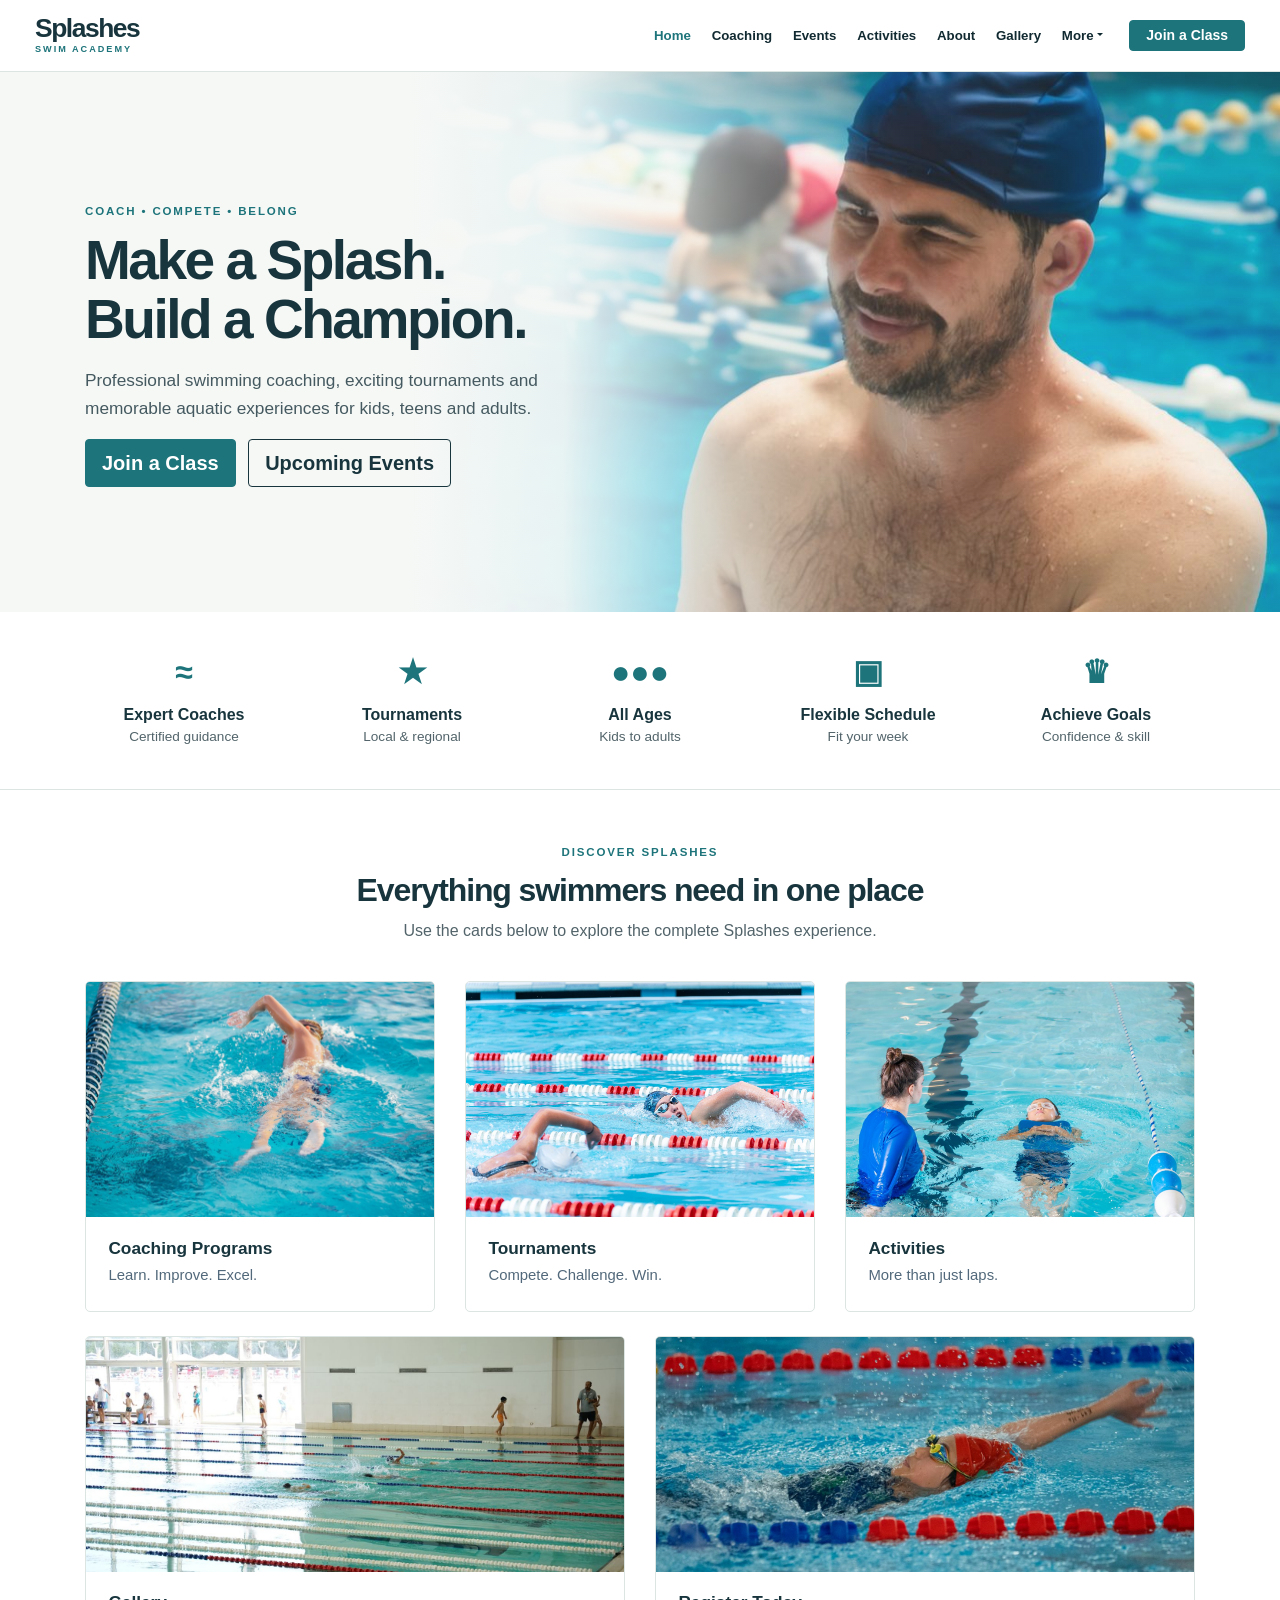
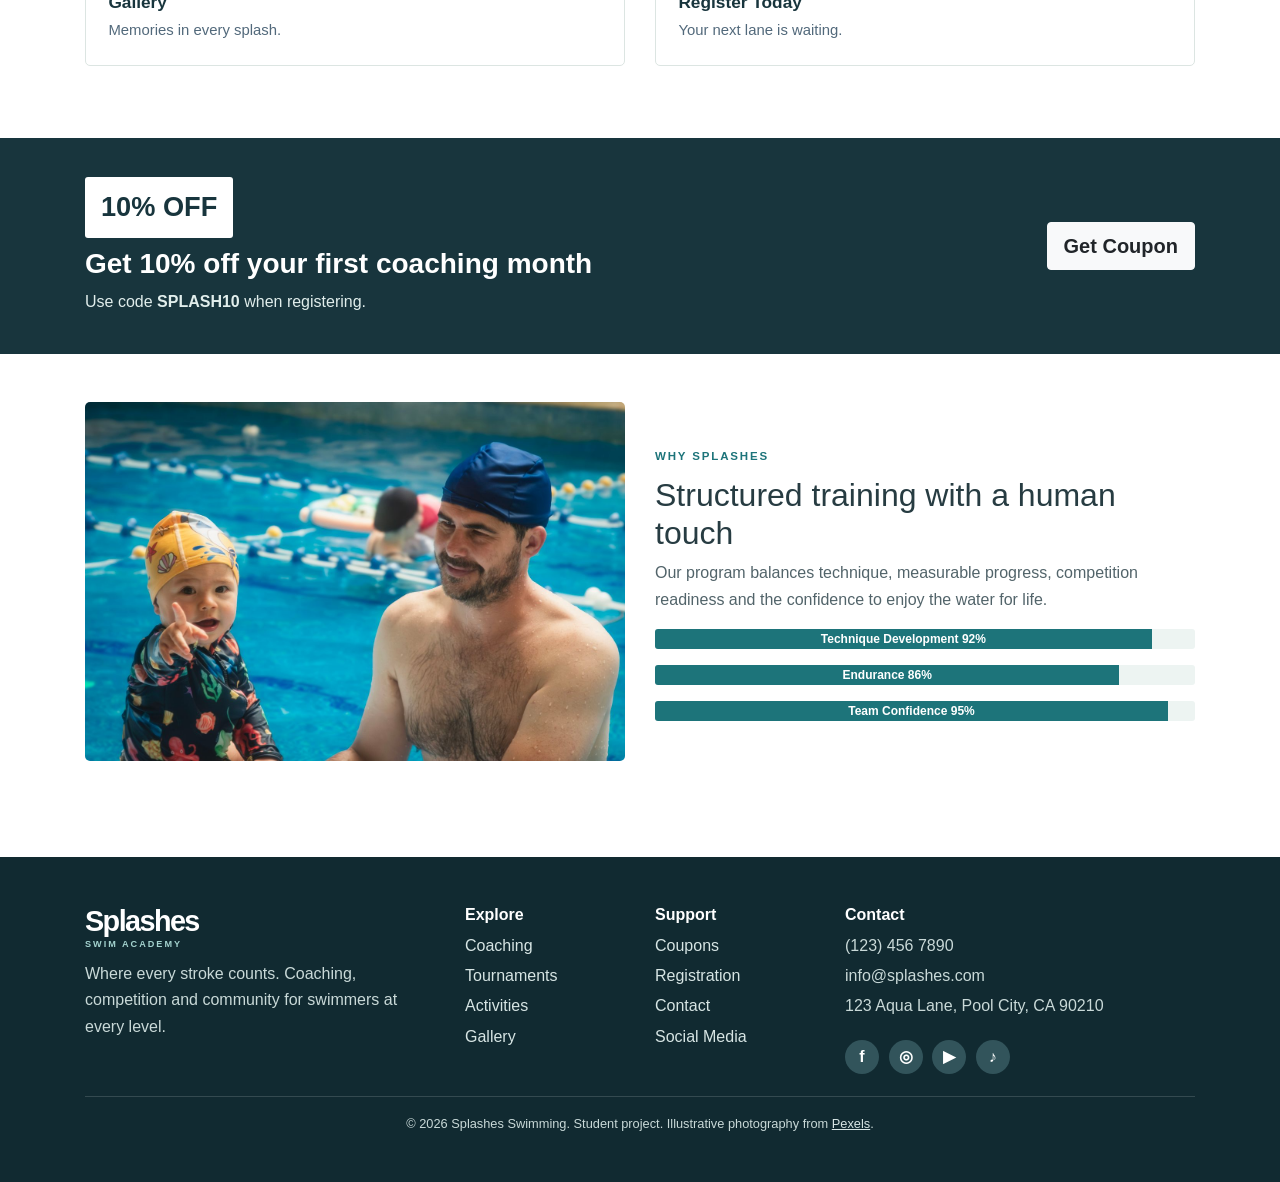
==== commit daf5d305: "Refine Splashes visual design and photography" ====
--- a/index.html
+++ b/index.html
@@ -42,13 +42,7 @@
 
         <div class="container">
 
-            <a class="navbar-brand"
-               href="index.html">
-
-                <img src="images/splashes-logo.png"
-                     alt="Splashes Swimming logo">
-
-            </a>
+            <a class="navbar-brand brand-wordmark" href="index.html" aria-label="Splashes Academy home">Splashes<span>SWIM ACADEMY</span></a>
 
 
             <button class="navbar-toggler"
@@ -68,81 +62,21 @@
                  id="mainNav">
 
                 <ul class="navbar-nav ml-auto align-items-lg-center">
-
-                    <li class="nav-item">
-                        <a class="nav-link"
-                           href="index.html">
-                            Home
-                        </a>
+                    <li class="nav-item"><a class="nav-link" href="index.html">Home</a></li>
+                    <li class="nav-item"><a class="nav-link" href="coaching.html">Coaching</a></li>
+                    <li class="nav-item"><a class="nav-link" href="tournaments.html">Events</a></li>
+                    <li class="nav-item"><a class="nav-link" href="activities.html">Activities</a></li>
+                    <li class="nav-item"><a class="nav-link" href="about.html">About</a></li>
+                    <li class="nav-item"><a class="nav-link" href="gallery.html">Gallery</a></li>
+                    <li class="nav-item dropdown">
+                        <a class="nav-link dropdown-toggle" href="#" id="exploreMenu" role="button" data-toggle="dropdown" aria-haspopup="true" aria-expanded="false">More</a>
+                        <div class="dropdown-menu dropdown-menu-right" aria-labelledby="exploreMenu">
+                            <a class="dropdown-item" href="coupons.html">Coupons</a>
+                            <a class="dropdown-item" href="social.html">Social</a>
+                            <a class="dropdown-item" href="contact.html">Contact</a>
+                        </div>
                     </li>
-
-                    <li class="nav-item">
-                        <a class="nav-link"
-                           href="about.html">
-                            About
-                        </a>
-                    </li>
-
-                    <li class="nav-item">
-                        <a class="nav-link"
-                           href="coaching.html">
-                            Coaching
-                        </a>
-                    </li>
-
-                    <li class="nav-item">
-                        <a class="nav-link"
-                           href="tournaments.html">
-                            Tournaments
-                        </a>
-                    </li>
-
-                    <li class="nav-item">
-                        <a class="nav-link"
-                           href="activities.html">
-                            Activities
-                        </a>
-                    </li>
-
-                    <li class="nav-item">
-                        <a class="nav-link"
-                           href="gallery.html">
-                            Gallery
-                        </a>
-                    </li>
-
-                    <li class="nav-item">
-                        <a class="nav-link"
-                           href="coupons.html">
-                            Coupons
-                        </a>
-                    </li>
-
-                    <li class="nav-item">
-                        <a class="nav-link"
-                           href="social.html">
-                            Social
-                        </a>
-                    </li>
-
-                    <li class="nav-item">
-                        <a class="nav-link"
-                           href="contact.html">
-                            Contact
-                        </a>
-                    </li>
-
-                    <li class="nav-item ml-lg-2">
-
-                        <a class="btn btn-aqua btn-sm px-3"
-                           href="register.html">
-
-                            Join Now
-
-                        </a>
-
-                    </li>
-
+                    <li class="nav-item ml-lg-3"><a class="btn btn-aqua btn-sm px-3" href="register.html">Join a Class</a></li>
                 </ul>
 
             </div>
@@ -347,8 +281,8 @@
                 <a class="image-card"
                    href="coaching.html">
 
-                    <img src="images/underwater-swimmer.jpg"
-                         alt="Swimmer training underwater">
+                    <img src="images/photography/9030290.jpg"
+                         alt="A swimmer practices freestyle in a lane">
 
                     <div>
 
@@ -375,8 +309,8 @@
                 <a class="image-card"
                    href="tournaments.html">
 
-                    <img src="images/starting-blocks.jpg"
-                         alt="Swimmers preparing for a race">
+                    <img src="images/photography/16769521.jpg"
+                         alt="Swimmers race freestyle in outdoor lanes">
 
                     <div>
 
@@ -403,8 +337,8 @@
                 <a class="image-card"
                    href="activities.html">
 
-                    <img src="images/swim-class.jpg"
-                         alt="Swim lesson">
+                    <img src="images/photography/12918910.jpg"
+                         alt="A swimming instructor helps a child in the pool">
 
                     <div>
 
@@ -431,8 +365,8 @@
                 <a class="image-card horizontal"
                    href="gallery.html">
 
-                    <img src="images/team-smiles.jpg"
-                         alt="Swim team smiling">
+                    <img src="images/photography/13155141.jpg"
+                         alt="Swimmers practice in lanes at an indoor pool">
 
                     <div>
 
@@ -459,8 +393,8 @@
                 <a class="image-card horizontal"
                    href="register.html">
 
-                    <img src="images/butterfly-swimmer.jpg"
-                         alt="Competitive swimmer">
+                    <img src="images/photography/30191400.jpg"
+                         alt="A competitive swimmer performs backstroke">
 
                     <div>
 
@@ -546,7 +480,7 @@
             <div class="col-lg-6">
 
                 <img class="img-fluid rounded-xl shadow"
-                     src="images/champion-swimmer.jpg"
+                     src="images/photography/32928609.jpg"
                      alt="Competitive swimmer">
 
             </div>
@@ -636,7 +570,7 @@
 
     <footer class="site-footer mt-5">
 
-        <div class="wave-top"></div>
+
 
 
         <div class="container py-5">
@@ -646,9 +580,7 @@
 
                 <div class="col-md-4 mb-4">
 
-                    <img class="footer-logo"
-                         src="images/splashes-logo.png"
-                         alt="Splashes">
+                    <a class="footer-wordmark" href="index.html">Splashes<span>SWIM ACADEMY</span></a>
 
 
                     <p class="mt-2">
@@ -766,7 +698,7 @@
 
 
             <p class="small mb-0 text-center">
-                © 2026 Splashes Swimming. Student Project.
+                © 2026 Splashes Swimming. Student project. Illustrative photography from <a class="photo-credit" href="https://www.pexels.com/">Pexels</a>.
             </p>
 
         </div>
@@ -804,4 +736,4 @@
 
 </body>
 
-</html>+</html>
--- a/css/styles.css
+++ b/css/styles.css
@@ -9,7 +9,6 @@
     --white: #ffffff;
     --text: #17324b;
 }
-
 
 /* =========================
    BASIC PAGE SETTINGS
@@ -1151,4 +1150,132 @@
         width: 150px;
     }
 
-}+}
+
+/* 2026 editorial refresh: restrained color, real photography, clear hierarchy. */
+:root {
+    --navy: #18353d;
+    --deep: #112a31;
+    --aqua: #1d747a;
+    --teal: #1d747a;
+    --mint: #edf4f2;
+    --ice: #f6f8f6;
+    --line: #dce5e2;
+    --text: #273c42;
+}
+
+body { font-family: "Avenir Next", "Segoe UI", Arial, sans-serif; line-height: 1.65; }
+body p { color: #52646a; }
+a { transition: color .2s ease, background-color .2s ease; }
+a:focus-visible, button:focus-visible { outline: 2px solid var(--aqua); outline-offset: 3px; }
+
+.navbar { min-height: 72px; border-bottom: 1px solid var(--line); box-shadow: none !important; }
+.navbar .container { max-width: 1240px; }
+.brand-wordmark, .footer-wordmark {
+    display: inline-flex; flex-direction: column; width: auto; margin: 0;
+    color: var(--navy) !important; font-size: 1.65rem; font-weight: 750;
+    letter-spacing: -.055em; line-height: .85; text-decoration: none !important;
+}
+.brand-wordmark span, .footer-wordmark span {
+    margin-top: .45rem; color: var(--aqua); font-size: .57rem;
+    font-weight: 700; letter-spacing: .22em;
+}
+.navbar .nav-link { margin: 0 .15rem; font-size: .83rem; font-weight: 600; text-transform: none; }
+.navbar .nav-link:hover, .navbar .nav-link.active { color: var(--aqua) !important; }
+.dropdown-menu { border: 1px solid var(--line); border-radius: 4px; box-shadow: 0 12px 28px rgba(17,42,49,.08); }
+.dropdown-item { padding: .55rem 1.1rem; color: var(--navy); }
+.dropdown-item:hover { background: var(--ice); color: var(--aqua); }
+
+.btn { border-radius: 4px; font-weight: 650; box-shadow: none !important; }
+.btn-aqua { background: var(--aqua); border: 1px solid var(--aqua); }
+.btn-aqua:hover { background: var(--deep); border-color: var(--deep); transform: none; }
+.btn-outline-navy { border: 1px solid var(--navy); }
+.btn-outline-navy:hover { background: var(--navy); }
+
+.hero-home {
+    min-height: 540px;
+    background: linear-gradient(90deg, #f6f8f6 0%, #f6f8f6 32%, rgba(246,248,246,.94) 44%, rgba(246,248,246,.08) 68%),
+      url("../images/photography/32928609.jpg") center 47% / cover no-repeat;
+}
+.hero-home::after, .page-hero::after, .wave-top { display: none; }
+.hero-home .min-vh-70 { min-height: 540px; }
+.hero-copy { padding-top: 3rem; padding-bottom: 3rem; }
+.eyebrow { color: var(--aqua); font-size: .72rem; letter-spacing: .16em; font-weight: 700; }
+.hero-copy h1, .page-hero h1 {
+    color: var(--navy); font-size: clamp(2.6rem, 4.3vw, 4.35rem);
+    line-height: 1.08; letter-spacing: -.045em; font-weight: 700; text-transform: none;
+}
+.hero-copy h1 span { color: var(--navy); }
+.hero-copy .lead { max-width: 490px; color: #455a60; font-size: 1.08rem; }
+.page-hero { padding: 4rem 0 3.6rem; background: var(--ice); border-bottom: 1px solid var(--line); }
+.page-hero h1 { font-size: clamp(2.3rem, 3.5vw, 3.5rem); }
+.page-hero p { color: #607178; font-size: 1.02rem; }
+
+.feature-strip { padding: 2.1rem 0 1.5rem; background: #fff; border-bottom: 1px solid var(--line); }
+.feature-icon, .big-icon { color: var(--aqua); }
+.feature-strip h6 { color: var(--navy); font-weight: 700; text-transform: none; }
+.section-heading { max-width: 670px; margin-bottom: 2.3rem; }
+.section-heading h2 { color: var(--navy); font-size: clamp(1.8rem, 2.5vw, 2.5rem); font-weight: 700; letter-spacing: -.035em; }
+
+.image-card, .program-card, .event-card, .activity-card, .post-card,
+.schedule-box, .form-card, .contact-panel, .social-card, .ajax-event-card, .vue-tip-card {
+    border: 1px solid var(--line); border-radius: 5px; box-shadow: none; background: #fff;
+}
+.image-card:hover, .program-card:hover, .event-card:hover, .activity-card:hover, .post-card:hover {
+    transform: none; box-shadow: 0 10px 26px rgba(17,42,49,.07);
+}
+.image-card img, .program-card img, .event-card img, .activity-card img, .post-card img {
+    height: 235px; object-fit: cover;
+}
+.image-card > div { padding: 1.3rem 1.4rem 1.45rem; }
+.image-card h4 { font-size: 1.08rem; font-weight: 700; text-transform: none; }
+.image-card p { margin-top: .28rem; font-size: .93rem; }
+.rounded-xl { border-radius: 5px; }
+.shadow { box-shadow: none !important; }
+.pill { background: var(--mint); border-radius: 3px; font-weight: 650; }
+.program-card h3, .event-card h3 { font-weight: 700; }
+
+.coupon-banner { padding: 2.4rem 0; background: var(--navy); }
+.coupon-banner h3 { font-weight: 700; }
+.coupon-banner p, .navy-band p { color: #e1eeec; }
+.coupon-badge { border-radius: 3px; color: var(--navy); font-weight: 700; }
+.coupon-card { border: 1px solid var(--line); border-radius: 5px; background: var(--ice); }
+.coupon-value { font-weight: 700; }
+.navy-band { background: var(--navy); }
+.progress { height: 20px; border-radius: 3px; background: var(--mint); }
+.progress-bar { background: var(--aqua); }
+
+.gallery-grid { gap: 12px; }
+.gallery-item { border-radius: 4px; }
+.gallery-item img { height: 230px; }
+.gallery-item:nth-child(1) img, .gallery-item:nth-child(7) img { height: 472px; }
+.gallery-item:hover img { transform: scale(1.025); filter: none; }
+.social-circle { background: var(--mint); color: var(--navy); }
+.fake-map { border: 1px solid var(--line); border-radius: 4px; background: var(--ice); }
+.form-control { border-color: var(--line); border-radius: 4px; }
+.vue-tip-card { background: var(--ice); }
+.ui-accordion { border-radius: 4px; }
+.ui-accordion .ui-accordion-header { background: var(--navy); }
+.ui-accordion .ui-accordion-header.ui-state-active { background: var(--aqua); }
+
+.site-footer { background: var(--deep); }
+.site-footer p { color: #c9d9d8; }
+.footer-wordmark { color: #fff !important; font-size: 1.8rem; }
+.footer-wordmark span { color: #a4d3cf; }
+.site-footer h6 { font-weight: 700; text-transform: none; }
+.site-footer a { color: #d7e5e4; }
+.site-footer .footer-wordmark { display: inline-flex; }
+.site-footer .photo-credit { display: inline; text-decoration: underline; }
+.social-dots a { background: #32545b; }
+
+@media (max-width: 991.98px) {
+    .hero-home { background: linear-gradient(90deg, rgba(246,248,246,.96), rgba(246,248,246,.80)), url("../images/photography/32928609.jpg") center / cover no-repeat; }
+    .navbar-collapse { padding: .8rem 0 1rem; }
+}
+@media (max-width: 575.98px) {
+    .hero-home, .hero-home .min-vh-70 { min-height: 500px; }
+    .hero-copy { text-align: left; }
+    .hero-copy h1, .page-hero h1 { font-size: 2.5rem; }
+    .page-hero { padding: 3rem 0; }
+    .gallery-item img, .gallery-item:nth-child(1) img, .gallery-item:nth-child(7) img { height: 240px; }
+}
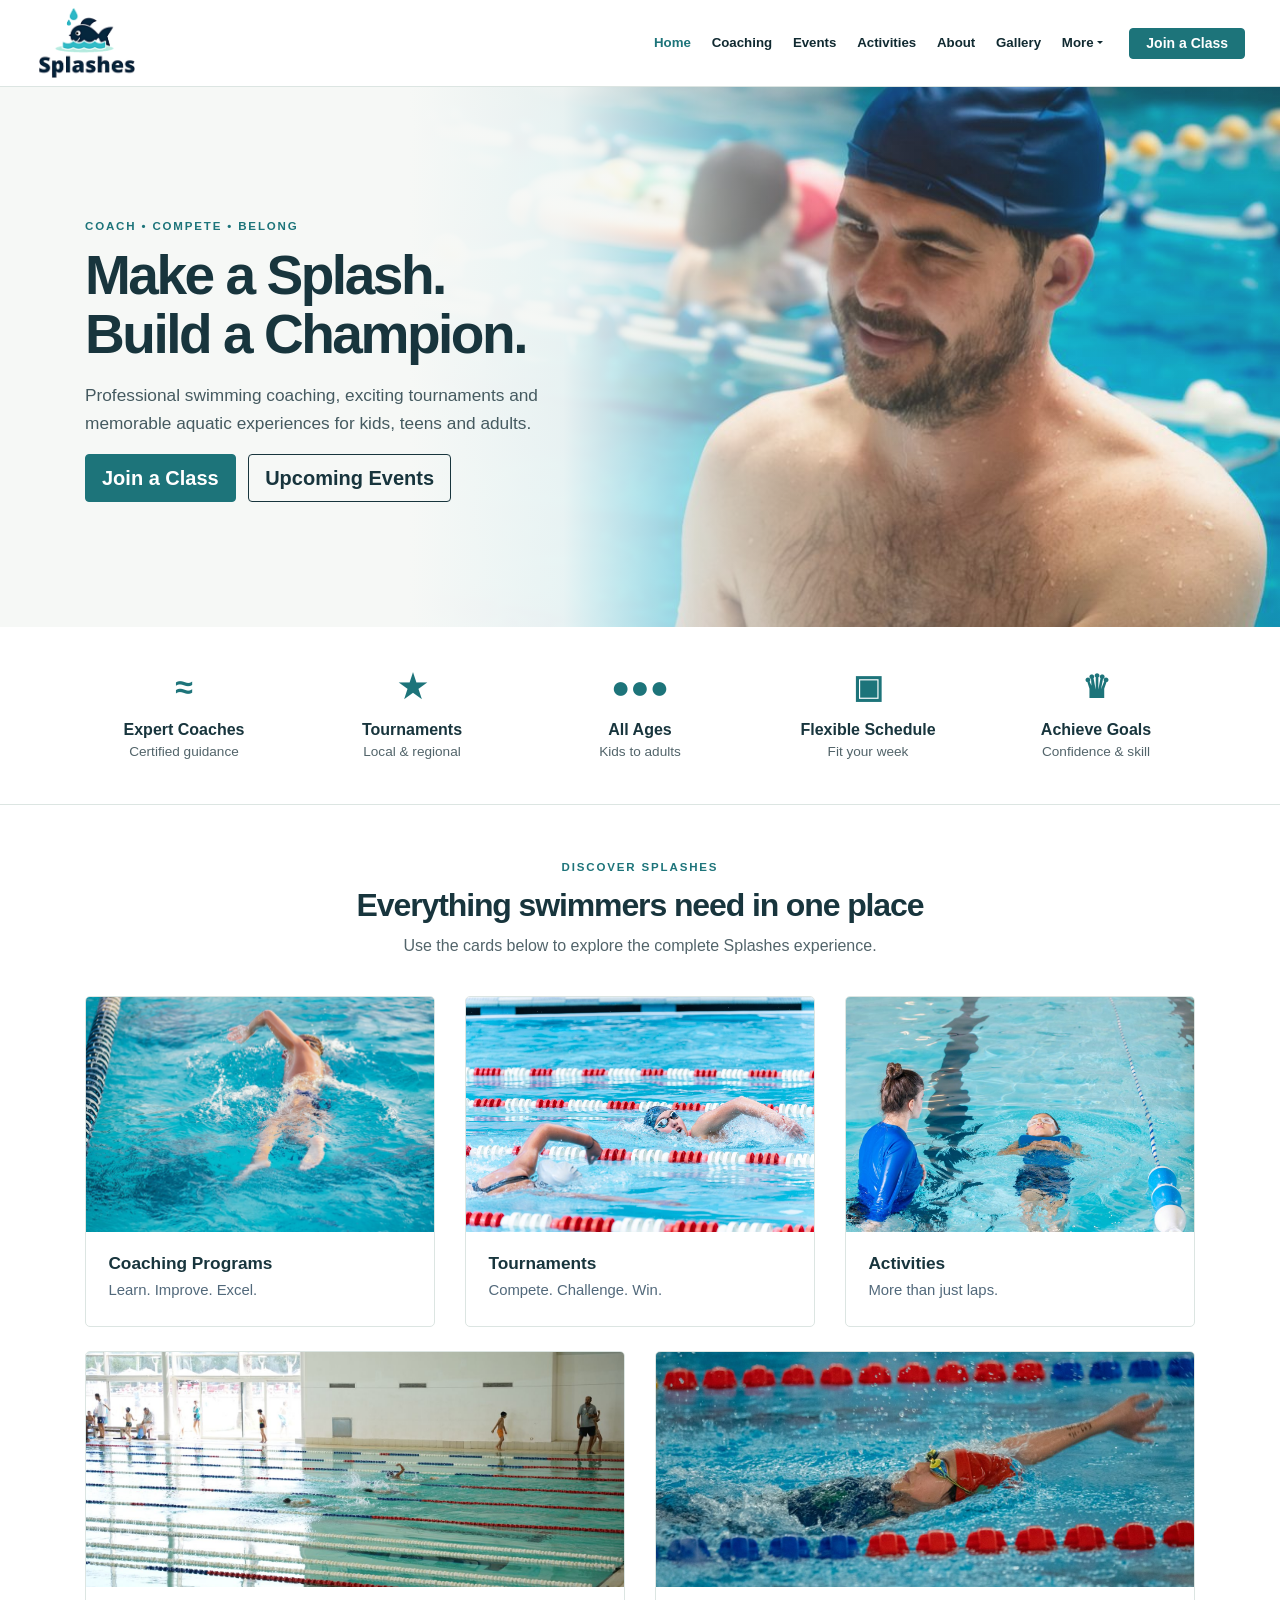
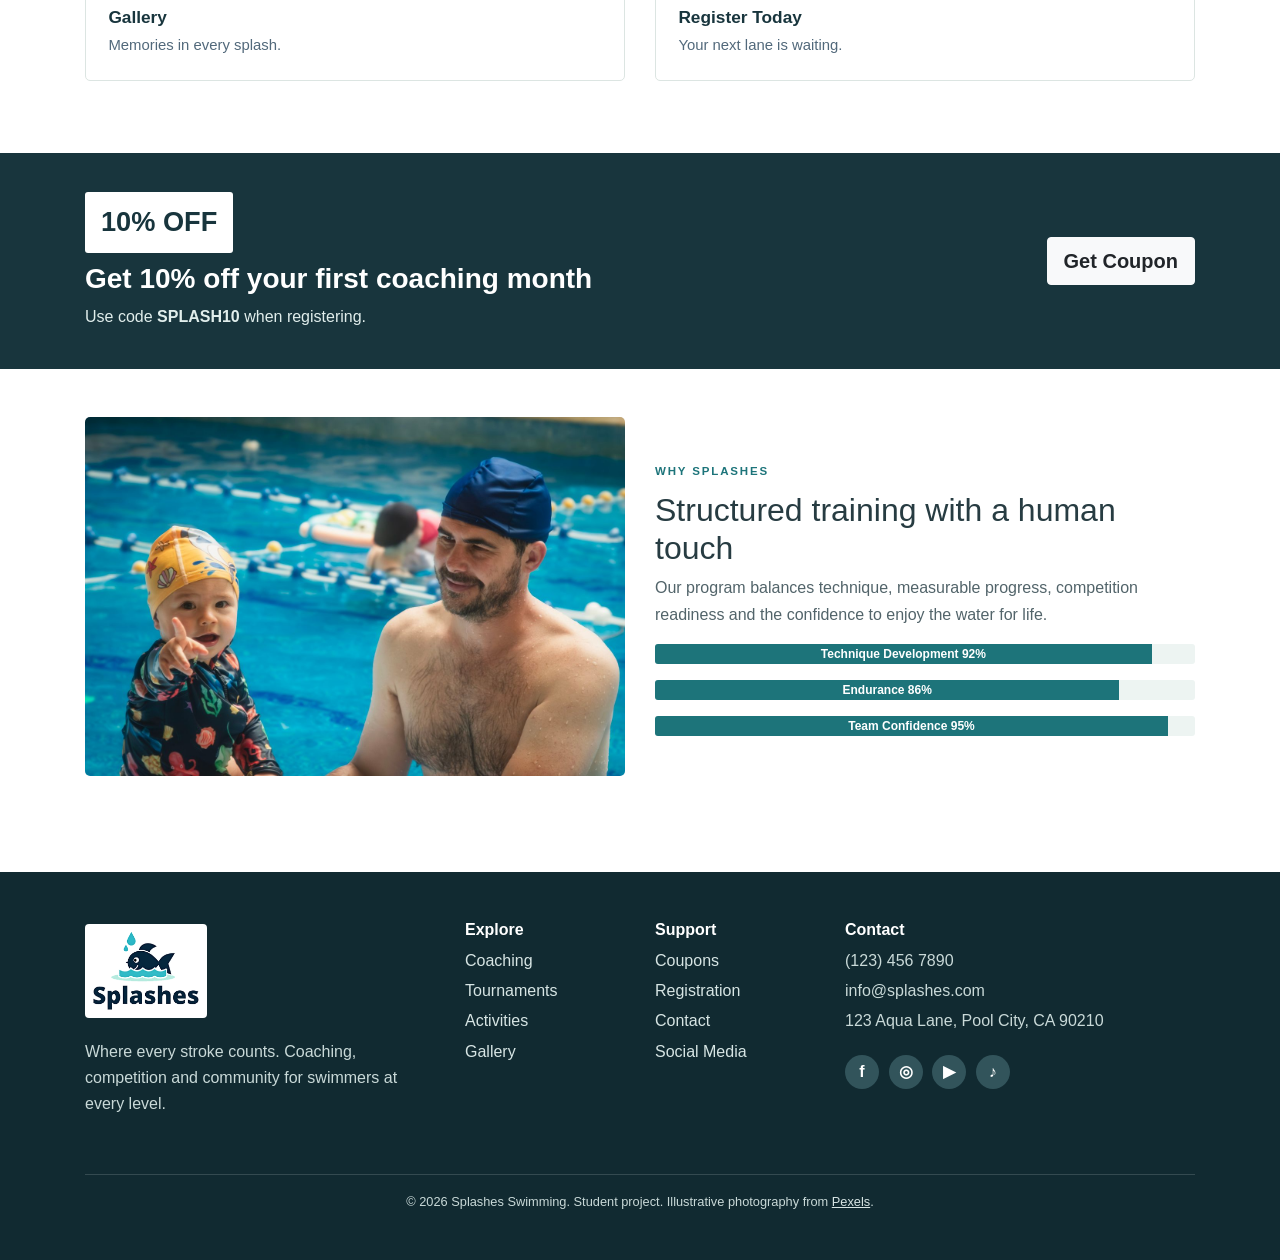
==== commit 3ae7bd58: "Restore original Splashes shark logo" ====
--- a/index.html
+++ b/index.html
@@ -42,7 +42,7 @@
 
         <div class="container">
 
-            <a class="navbar-brand brand-wordmark" href="index.html" aria-label="Splashes Academy home">Splashes<span>SWIM ACADEMY</span></a>
+            <a class="navbar-brand" href="index.html" aria-label="Splashes Academy home"><img class="brand-logo" src="images/splashes-logo.png" alt="Splashes shark logo"></a>
 
 
             <button class="navbar-toggler"
@@ -580,7 +580,7 @@
 
                 <div class="col-md-4 mb-4">
 
-                    <a class="footer-wordmark" href="index.html">Splashes<span>SWIM ACADEMY</span></a>
+                    <a class="footer-brand" href="index.html" aria-label="Splashes Academy home"><img class="footer-logo" src="images/splashes-logo.png" alt="Splashes shark logo"></a>
 
 
                     <p class="mt-2">
--- a/css/styles.css
+++ b/css/styles.css
@@ -1171,14 +1171,9 @@
 
 .navbar { min-height: 72px; border-bottom: 1px solid var(--line); box-shadow: none !important; }
 .navbar .container { max-width: 1240px; }
-.brand-wordmark, .footer-wordmark {
-    display: inline-flex; flex-direction: column; width: auto; margin: 0;
-    color: var(--navy) !important; font-size: 1.65rem; font-weight: 750;
-    letter-spacing: -.055em; line-height: .85; text-decoration: none !important;
-}
-.brand-wordmark span, .footer-wordmark span {
-    margin-top: .45rem; color: var(--aqua); font-size: .57rem;
-    font-weight: 700; letter-spacing: .22em;
+.navbar .brand-logo {
+    display: block; width: 104px !important; max-width: 104px !important;
+    height: 70px !important; object-fit: contain;
 }
 .navbar .nav-link { margin: 0 .15rem; font-size: .83rem; font-weight: 600; text-transform: none; }
 .navbar .nav-link:hover, .navbar .nav-link.active { color: var(--aqua) !important; }
@@ -1260,11 +1255,10 @@
 
 .site-footer { background: var(--deep); }
 .site-footer p { color: #c9d9d8; }
-.footer-wordmark { color: #fff !important; font-size: 1.8rem; }
-.footer-wordmark span { color: #a4d3cf; }
+.site-footer .footer-brand { display: inline-block; width: 122px; padding: 8px; background: #fff; border-radius: 4px; }
+.site-footer .footer-logo { display: block; width: 100%; max-width: 100%; padding: 0; background: none; border-radius: 0; }
 .site-footer h6 { font-weight: 700; text-transform: none; }
 .site-footer a { color: #d7e5e4; }
-.site-footer .footer-wordmark { display: inline-flex; }
 .site-footer .photo-credit { display: inline; text-decoration: underline; }
 .social-dots a { background: #32545b; }
 
